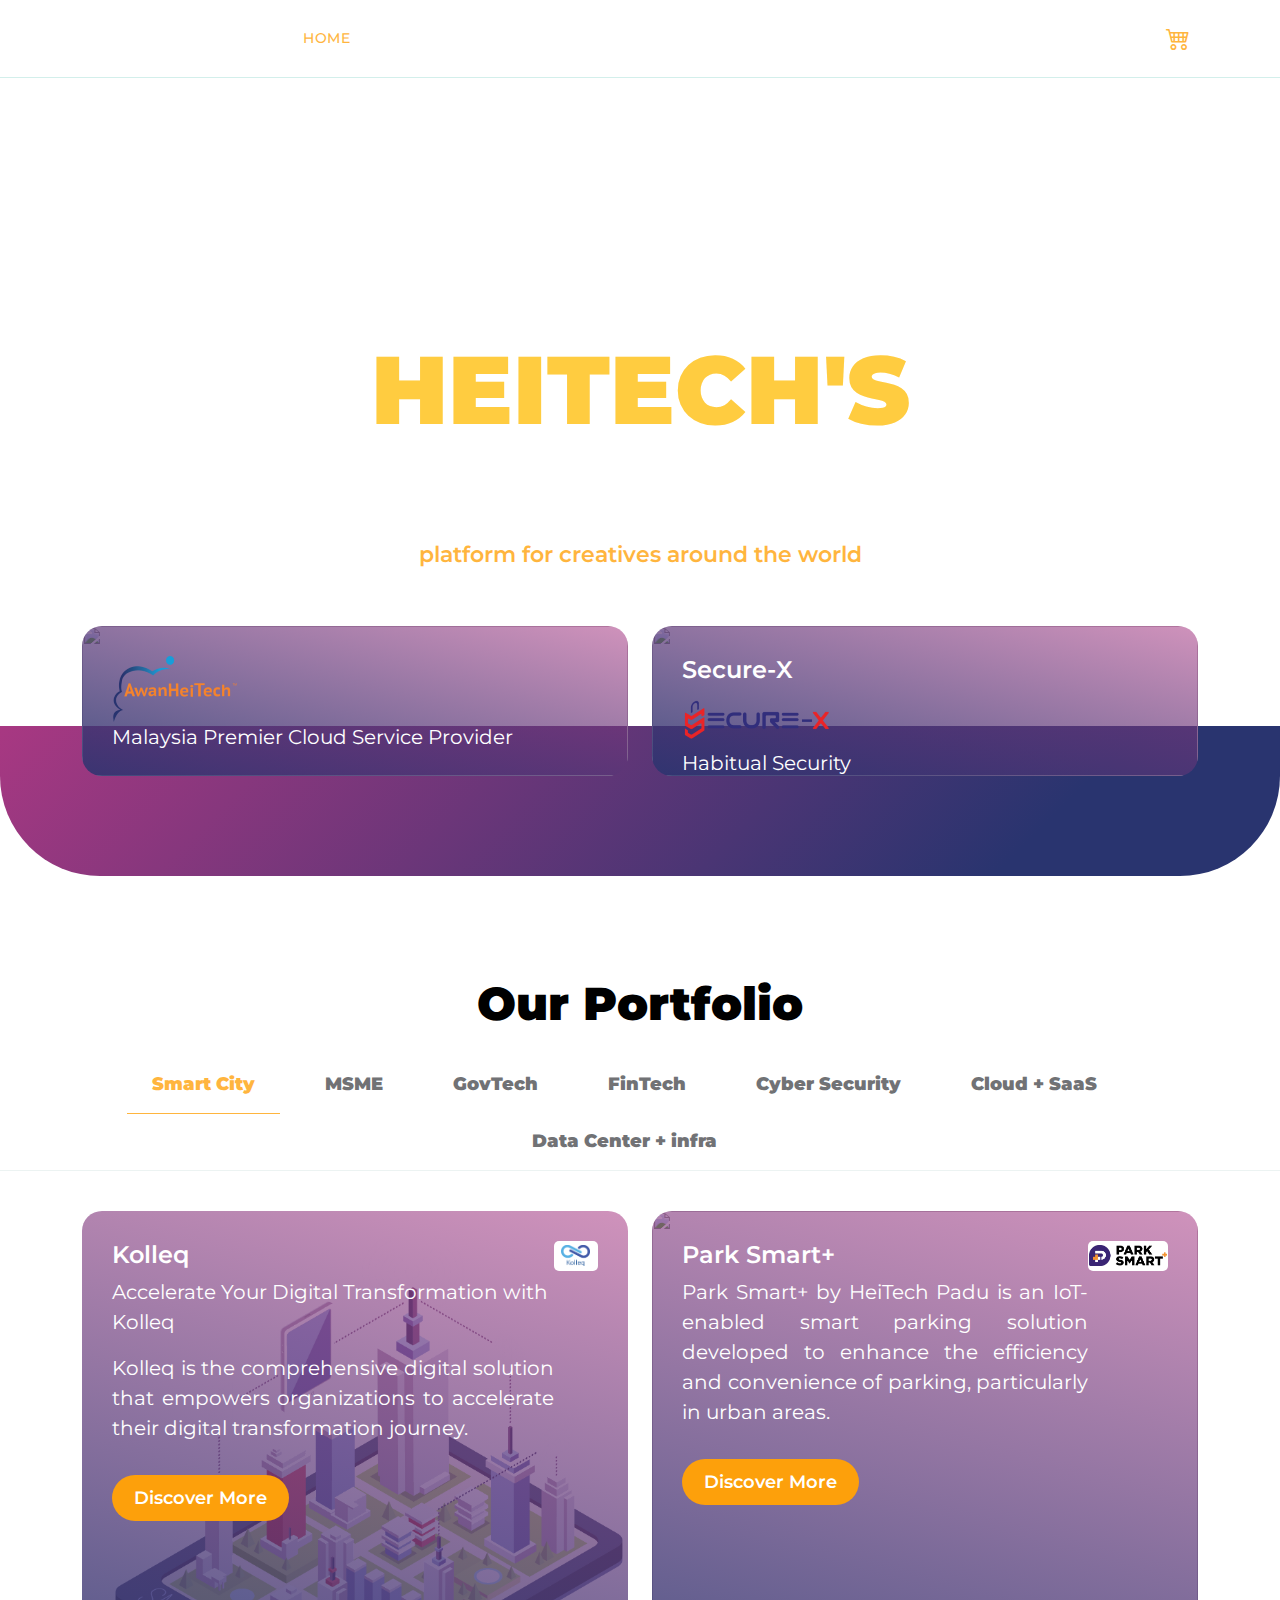
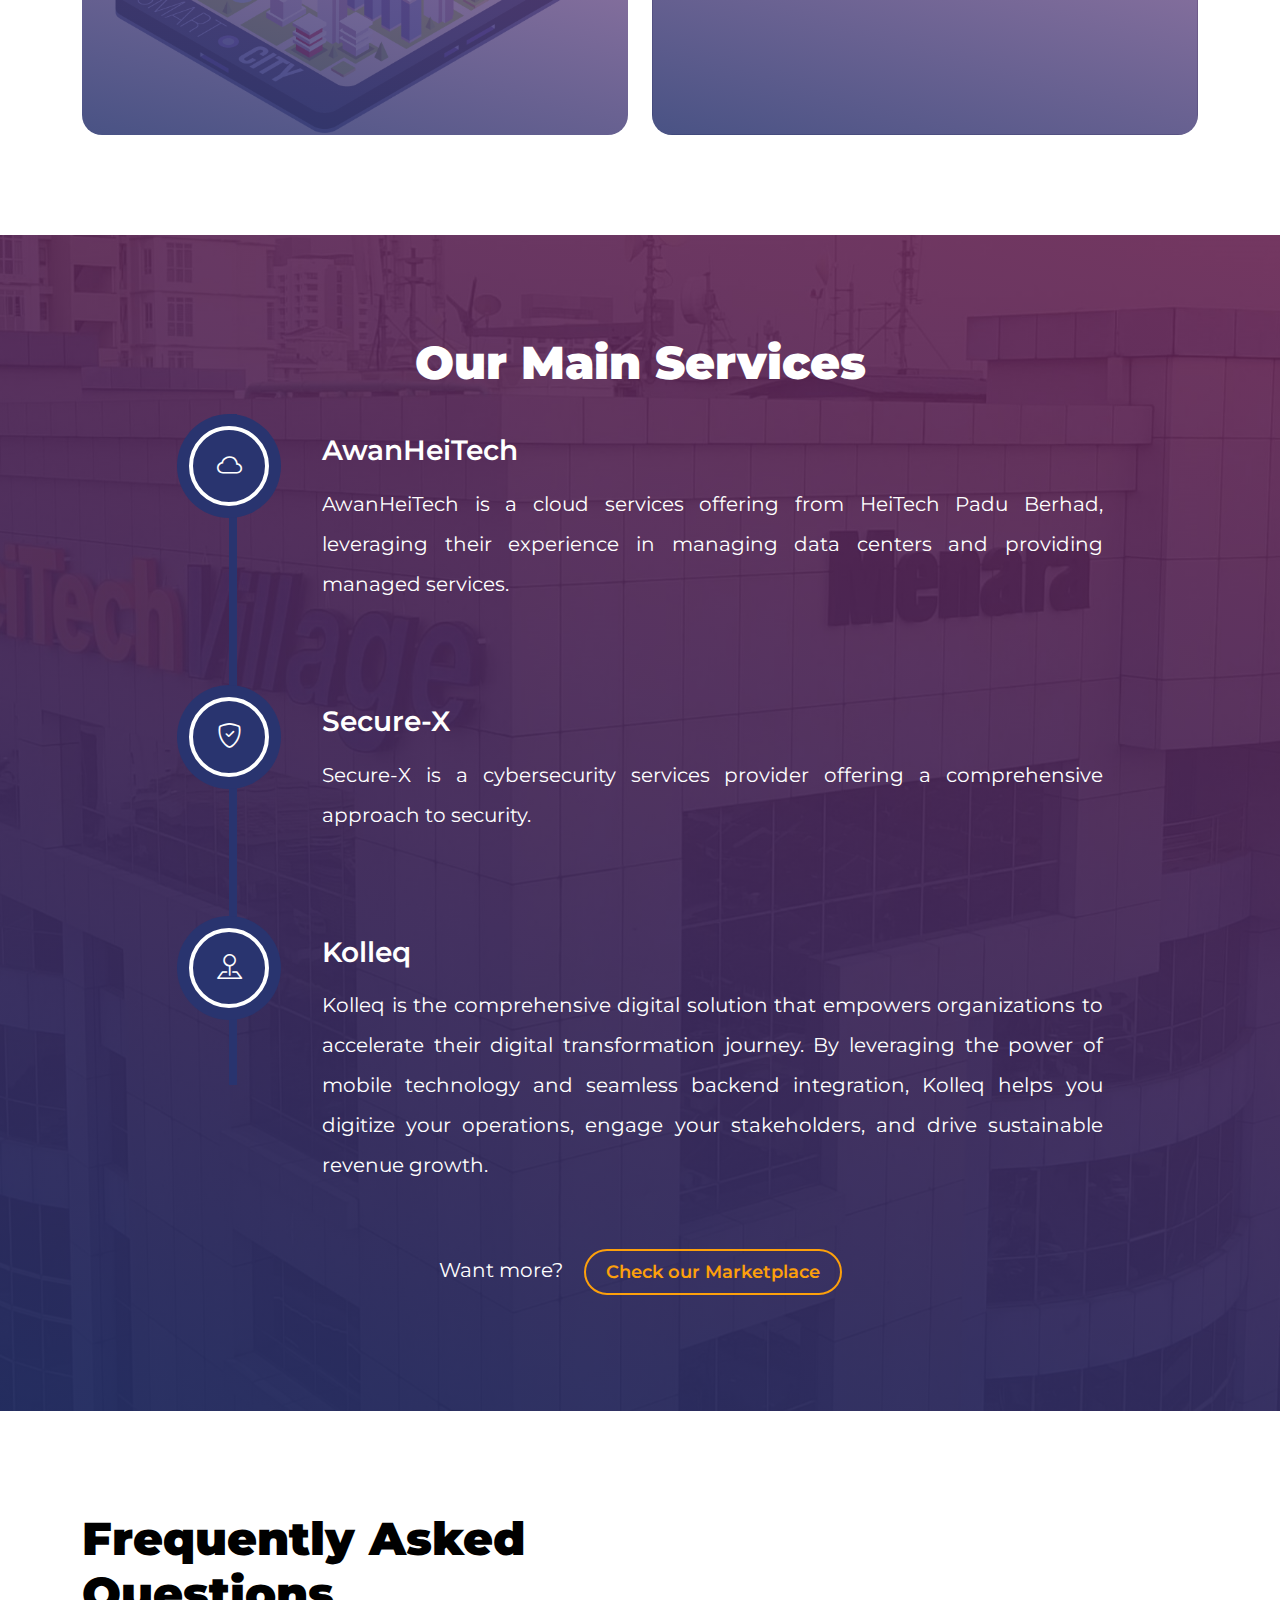
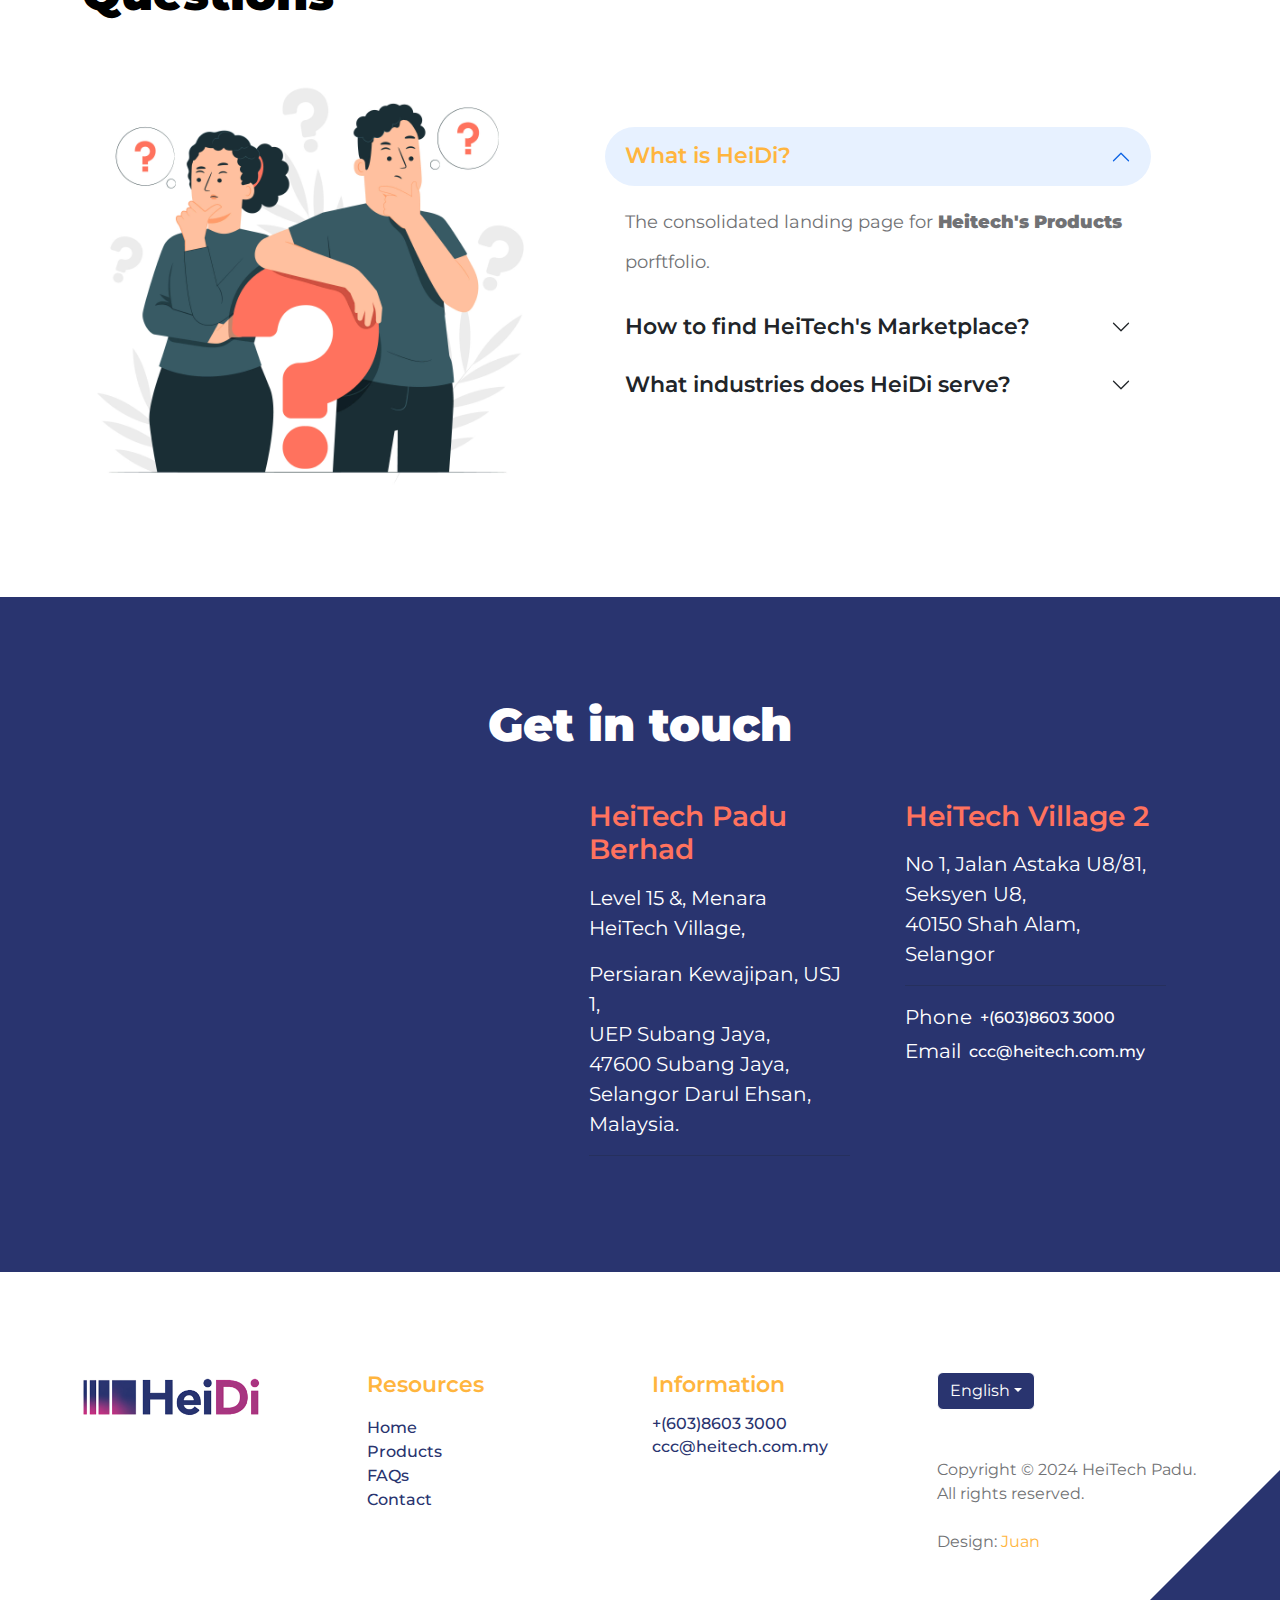
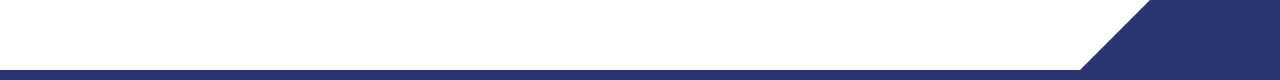
==== index.html @ 4752f31e "Update index.html" ====
<!doctype html>
<html lang="en">
    <head>
        <meta charset="utf-8">
        <meta name="viewport" content="width=device-width, initial-scale=1">

        <meta name="description" content="">
        <meta name="author" content="">

        <title>HeiDi</title>

        <!-- CSS FILES -->        
		<link href="images/heidilogo1.png" rel="icon">

        <link rel="preconnect" href="https://fonts.googleapis.com">
        
        <link rel="preconnect" href="https://fonts.gstatic.com" crossorigin>

        <link href="https://fonts.googleapis.com/css2?family=Montserrat:wght@500;600;700&family=Open+Sans&display=swap" rel="stylesheet">
                        
        <link href="css/bootstrap.min.css" rel="stylesheet">

        <link href="css/bootstrap-icons.css" rel="stylesheet">

        <link href="css/templatemo-topic-listing.css" rel="stylesheet">      

    </head>
    
    <body id="top">

        <main>

            <nav class="navbar navbar-expand-lg">
                <div class="container">
                    <a class="navbar-brand" href="index.html">
                        <img src="images/heidi (1)@2x.png" alt="Logo" style="height: 40px; width: auto;">
                      
                    </a>
                    

                    <div class="d-lg-none ms-auto me-4">
                        <a href="#top" class="navbar-icon bi-cart4 smoothscroll"></a>
                    </div>
    
                    <button class="navbar-toggler" type="button" data-bs-toggle="collapse" data-bs-target="#navbarNav" aria-controls="navbarNav" aria-expanded="false" aria-label="Toggle navigation">
                        <span class="navbar-toggler-icon"></span>
                    </button>
    
                    <div class="collapse navbar-collapse" id="navbarNav">
                        <ul class="navbar-nav ms-lg-5 me-lg-auto">
                            <li class="nav-item">
                                <a class="nav-link click-scroll" href="index.html">Home</a>
                            </li>

                            <li class="nav-item">
                                <a class="nav-link click-scroll" href="#section_2">Portfolio</a>
                            </li>
    
                            <li class="nav-item">
                                <a class="nav-link click-scroll" href="#section_3">Services</a>
                            </li>

                            <li class="nav-item">
                                <a class="nav-link click-scroll" href="#section_4">FAQs</a>
                            </li>
    
                            <li class="nav-item">
                                <a class="nav-link click-scroll" href="#section_5">Contact</a>
                            </li>

                            <li class="nav-item dropdown">
                                <a class="nav-link dropdown-toggle" href="#" id="navbarLightDropdownMenuLink" role="button" data-bs-toggle="dropdown" aria-expanded="false">Details</a>

                                <ul class="dropdown-menu dropdown-menu-light" aria-labelledby="navbarLightDropdownMenuLink">
                                    <li><a class="dropdown-item" href="https://awanheitech.com" target="blank">AwanHeiTech</a></li>
                                    <li><a class="dropdown-item" href="https://www.secure-x.my" target="blank">Secure-X</a></li>
                                    <li><a class="dropdown-item" href="kolleq-detail.html" target="blank">Kolleq</a></li>
                                    <li><a class="dropdown-item" href="contact.html">Contact us</a></li>
                                </ul>
                            </li>
                        </ul>

                        <div class="d-none d-lg-block">
                            <a href="#top" class="navbar-icon bi-cart4 smoothscroll"></a>
                        </div>
                    </div>
                </div>
            </nav>
            

            <section class="hero-section d-flex justify-content-center align-items-center" id="section_1">
                <div class="container">
                    <div class="row">

                        <div class="col-lg-8 col-12 mx-auto">
                            <h1 class="text-white text-center" style="
                            line-height: 1; ">LET'S DIVE INTO <span style="color: #ffcc40;">HEITECH'S</span> OFFERINGS</h1>

                            <h6 class="text-center">platform for creatives around the world</h6>

                            
                        </div>

                    </div>
                </div>
            </section>


            <section class="featured-section">
                <div class="container">
                    <div class="row justify-content-center">

                        

                        <div class="col-lg-6 col-12">
                            <div class="custom-block custom-block-overlay">
                                <div class="d-flex flex-column h-100">
                                    <img src="images/digital-cloud-data-storage-digital-concept-cloudscape-digital-online-service-global-network-database-backup-computer-infrastructure-technology-solution.jpg" class="custom-block-image img-fluid" alt="">

                                    <div class="custom-block-overlay-text d-flex">
                                        <div>
                                            <span><img src="images/AwanHeitechlogosmall.png"></span>

                                            <p class="text-white">Malaysia Premier Cloud Service Provider</p>

                                            <a href="#section_2" class="btn custom-btn mt-2 mt-lg-3 smoothscroll" >Discover More</a>
                                        </div>

                                    </div>

                                    

                                    
                                    <div class="section-overlay"></div>

                                    
                                </div>
                            </div>

                        </div>

                        <div class="col-lg-6 col-12">
                            <div class="custom-block custom-block-overlay">
                                <div class="d-flex flex-column h-100">
                                    <img src="images/person-working-html-computer.jpg" class="custom-block-image img-fluid" alt="">

                                    <div class="custom-block-overlay-text d-flex">
                                        <div>
                                            <h5 class="text-white mb-2">Secure-X</h5>

                                            <span><img src="images/secureXlogosmaller.png"></span>

                                            <br>
                                            <p class="text-white">Habitual Security</p>

                                            <a href="#section_2" class="btn custom-btn mt-2 mt-lg-3 smoothscroll">Discover More</a>
                                        </div>

                                    </div>

                                    

                                    

                                    <div class="section-overlay"></div>

                                    
                                </div>
                            </div>

                        </div>

                        

                        <br><br><br><br>

                        
                        
                    </div>
                </div>
            </section>


            <section class="explore-section section-padding" id="section_2">
                <div class="container">
                    <div class="row">

                        <div class="col-12 text-center">
                            <h2 class="mb-4">Our Portfolio</h1>
                        </div>

                    </div>
                </div>

                <div class="container-fluid">
                    <div class="row">
                        <ul class="nav nav-tabs" id="myTab" role="tablist">
                            <li class="nav-item" role="presentation">
                                <button class="nav-link active" id="design-tab" data-bs-toggle="tab" data-bs-target="#design-tab-pane" type="button" role="tab" aria-controls="design-tab-pane" aria-selected="true" 
                                style="font-weight: 900;">Smart City</button>
                            </li>

                            <li class="nav-item" role="presentation">
                                <button class="nav-link" id="marketing-tab" data-bs-toggle="tab" data-bs-target="#marketing-tab-pane" type="button" role="tab" aria-controls="marketing-tab-pane" aria-selected="false"
                                style="font-weight: 900;">MSME</button>
                            
                            </li>

                            <li class="nav-item" role="presentation">
                                <button class="nav-link" id="finance-tab" data-bs-toggle="tab" data-bs-target="#finance-tab-pane" type="button" role="tab" aria-controls="finance-tab-pane" aria-selected="false"
                                style="font-weight: 900;">GovTech</button>
                            </li>

                            <li class="nav-item" role="presentation">
                                <button class="nav-link" id="music-tab" data-bs-toggle="tab" data-bs-target="#music-tab-pane" type="button" role="tab" aria-controls="music-tab-pane" aria-selected="false"
                                style="font-weight: 900;">FinTech</button>
                            </li>

                            <li class="nav-item" role="presentation">
                                <button class="nav-link" id="education-tab" data-bs-toggle="tab" data-bs-target="#education-tab-pane" type="button" role="tab" aria-controls="education-tab-pane" aria-selected="false"
                                style="font-weight: 900;">Cyber Security</button>
                            </li>
                            
                            <li class="nav-item" role="presentation">
                                <button class="nav-link" id="finance-tab" data-bs-toggle="tab" data-bs-target="#finance-tab-pane" type="button" role="tab" aria-controls="education-tab-pane" aria-selected="false"
                                style="font-weight: 900;">Cloud + SaaS</button>
                            </li>
                        
                            <li class="nav-item" role="presentation">
                                <button class="nav-link" id="music-tab" data-bs-toggle="tab" data-bs-target="#music-tab-pane" type="button" role="tab" aria-controls="education-tab-pane" aria-selected="false"
                                style="font-weight: 900;">Data Center + infra</button>
                            </li>

                            
                        </ul>
                    </div>
                </div>

                <div class="container">
                    <div class="row">

                        <div class="col-12">
                            <div class="tab-content" id="myTabContent">
                                <div class="tab-pane fade show active" id="design-tab-pane" role="tabpanel" aria-labelledby="design-tab" tabindex="0">
                                    <div class="row">
                                        <div class="col-lg-6 col-md-6 col-12 mb-4 mb-lg-0">
                                            <div class="custom-block custom-block-overlay">
                                                <div class="d-flex flex-column h-100">
                                                    <img src="images/smartcity.png" class="custom-block-image img-fluid" alt="">

                                                    <div class="custom-block-overlay-text d-flex">
                                                        <div>
                                                            <h5 class="text-white mb-2">Kolleq</h5>

                                                            <p class="text-white">Accelerate Your Digital Transformation with Kolleq</p>
                                                            <p style="text-align: justify;" class="text-white">Kolleq is the comprehensive digital solution that empowers organizations to accelerate their digital transformation journey.</p>
                                                            <a href="#section_3" class="btn custom-btn mt-2 mt-lg-3 smoothscroll">Discover More</a>
                                                        </div>

                                                        <span class="badge bg-finance rounded-pill ms-auto"><img src="images/Kolleq Logo HD.png"></span>
                                                    </div>

                                                    
    
                                                        <div class="section-overlay"></div>
                                                    </div>
                                                </div>
                                        </div>

                                        <div class="col-lg-6 col-md-6 col-12">
                                            <div class="custom-block custom-block-overlay">
                                                <div class="d-flex flex-column h-100">
                                                    <img src="images/pngwing.com.png" class="custom-block-image img-fluid" alt="">

                                                    <div class="custom-block-overlay-text d-flex">
                                                        <div>
                                                            <h5 class="text-white mb-2">Park Smart+</h5>

                                                            <p style="text-align: justify;" class="text-white">Park Smart+ by HeiTech Padu is an IoT-enabled smart parking solution developed to enhance the efficiency and convenience of parking, particularly in urban areas. </p>
                                                            <a href="#section_3" class="btn custom-btn mt-2 mt-lg-3 smoothscroll">Discover More</a>
                                                        </div>

                                                        <span class="badge bg-finance rounded-pill ms-auto"><img src="images/ps+black.png"></span>
                                                    </div>

                                                   
    
                                                        <div class="section-overlay"></div>
                                                    </div>
                                                </div>
                                            </div>
                                        </div>
                                    </div>

                                <div class="tab-pane fade" id="marketing-tab-pane" role="tabpanel" aria-labelledby="marketing-tab" tabindex="0">
                                    <div class="row">
                                        <div class="col-lg-4 col-md-6 col-12 mb-4 mb-lg-3">
                                                <div class="custom-block bg-white shadow-lg">
                                                    <a href="#section_3">
                                                        <div class="d-flex">
                                                            <div>
                                                                <h5 class="mb-2">Prodoc</h5>

                                                                <p class="mb-0">Digitize Your Documents with ProDoc - The Secure and Efficient Solution</p>
                                                            </div>

                                                            <span><img src="images/prodoc logo.png"></span>
                                                        </div>

                                                        <img src="images/topics/undraw_online_ad_re_ol62.png" class="custom-block-image img-fluid" alt="">
                                                    </a>
                                                </div>
                                            </div>

                                            <div class="col-lg-4 col-md-6 col-12 mb-4 mb-lg-3">
                                                <div class="custom-block bg-white shadow-lg">
                                                    <a href="#section_3">
                                                        <div class="d-flex">
                                                            <div>
                                                                <h5 class="mb-2">CleanTech</h5>

                                                              
                                                            </div>
                                                        </div>

                                                        <img src="images/cloud-network-hand-using-phone-technology-remix-galaxy.jpg" class="custom-block-image img-fluid" alt="">
                                                    </a>
                                                </div>
                                            </div>

                                            <div class="col-lg-4 col-md-6 col-12">
                                                <div class="custom-block bg-white shadow-lg">
                                                    <a href="#section_3">
                                                        <div class="d-flex">
                                                            <div>
                                                                <h5 class="mb-2">Intercity</h5>
                                                            </div>

                                                        </div>

                                                        <img src="images/Portfolio Images/EnergyExplained_SmartCity_640x360.jpeg" class="custom-block-image img-fluid" alt="">
                                                    </a>
                                                </div>
                                            </div>
                                        </div>
                                  </div>

                                <div class="tab-pane fade" id="finance-tab-pane" role="tabpanel" aria-labelledby="finance-tab" tabindex="0">   <div class="row">
                                        <div class="col-lg-6 col-md-6 col-12 mb-4 mb-lg-0">
                                            <div class="custom-block bg-white shadow-lg">
                                                <a href="#section_3">
                                                    <div class="d-flex">
                                                        <div>
                                                            <h5 class="mb-2">HealthTech</h5>

                                                            
                                                        </div>

                                                        <span class="badge bg-finance rounded-pill ms-auto">30</span>
                                                    </div>

                                                    <img src="images/Portfolio Images/Perdana_Putra.jpeg" class="custom-block-image img-fluid" alt="">
                                                </a>
                                            </div>
                                        </div>

                                        <div class="col-lg-6 col-md-6 col-12">
                                            <div class="custom-block custom-block-overlay">
                                                <div class="d-flex flex-column h-100">
                                                    <img src="images/healthtech.png" class="custom-block-image img-fluid" alt="">

                                                    <div class="custom-block-overlay-text d-flex">
                                                        <div>
                                                            <h5 class="text-white mb-2">Public Sector</h5>

                                                            <p>
                                                                <li class="text-white">CaringHealth</li>
                                                                <li class="text-white">GP Clini PMS</li>
                                                                <li class="text-white">Pintar Drive</li>
                                                                <li class="text-white">CaringHealth</li>
                                                                <li class="text-white">CaringHealth</li></p>

                                                            <a href="#section_3" class="btn custom-btn mt-2 mt-lg-3">Discover More</a>
                                                        </div>
                                                    </div>

                                                   

                                                    <div class="section-overlay"></div>
                                                </div>
                                            </div>
                                        </div>
                                    </div>
                                </div>

                                <div class="tab-pane fade" id="music-tab-pane" role="tabpanel" aria-labelledby="music-tab" tabindex="0">
                                    <div class="row">
                                        <div class="col-lg-4 col-md-6 col-12 mb-4 mb-lg-3">
                                            <div class="custom-block bg-white shadow-lg">
                                                <a href="#section_3">
                                                    <div class="d-flex">
                                                        <div>
                                                            <h5 class="mb-2">Tekkis</h5>

                                                            <p class="mb-0"><li>T-Pay</li></p>
                                                            <p class="mb-0"><li>T-Verify</li></p>
                                                        </div>

                                                        <span class="badge bg-music rounded-pill ms-auto"><img src="images/tPay logo.png" alt=""></span>
                                                        <span class="badge bg-music rounded-pill ms-auto"><img src="images/tVerify logo.png" alt=""></span>
                                                    </div>

                                                    <img src="images/fintech.png" class="custom-block-image img-fluid" alt="">
                                                </a>
                                            </div>
                                        </div>

                                        <div class="col-lg-4 col-md-6 col-12 mb-4 mb-lg-3">
                                            <div class="custom-block bg-white shadow-lg">
                                                <a href="#section_3">
                                                    <div class="d-flex">
                                                        <div>
                                                            <h5 class="mb-2">E-Wallet</h5>
                                                            <p class="text-black">HTP eWallet</p>

                                                        </div>

                                                    </div>

                                                    <img src="images/e-wallet.png" class="custom-block-image img-fluid" alt="">
                                                </a>
                                            </div>
                                        </div>

                                        <div class="col-lg-4 col-md-6 col-12">
                                            <div class="custom-block bg-white shadow-lg">
                                                <a href="#section_3">
                                                    <div class="d-flex">
                                                        <div>
                                                            <h5 class="mb-2">InsureTech</h5>
                                                        </div>

                                                        <span class="badge bg-music rounded-pill ms-auto"><img src="images/jomchecklogo.png" alt=""></span>
                                                    </div>

                                                    <img src="images/topics/undraw_Podcast_audience_re_4i5q.png" class="custom-block-image img-fluid" alt="">
                                                </a>
                                            </div>
                                        </div>
                                    </div>
                                </div>

                                <div class="tab-pane fade" id="education-tab-pane" role="tabpanel" aria-labelledby="education-tab" tabindex="0">
                                    <div class="row">
                                        <div class="col-lg-6 col-md-6 col-12 mb-4 mb-lg-0">
                                            <div class="custom-block custom-block-overlay">
                                                <div class="d-flex flex-column h-100">
                                                    <img src="images/person-working-html-computer.jpg" class="custom-block-image img-fluid" alt="">

                                                    <div class="custom-block-overlay-text d-flex">
                                                        <div>
                                                            <h5 class="text-white mb-2">Secure-X</h5>

                                                            <p style="text-align: justify;" class="text-white">Secure-X is a cybersecurity services provider offering a comprehensive approach to security.</p>
                                                            <a href="https://www.secure-x.my" class="btn custom-btn mt-2 mt-lg-3">Discover More</a>
                                                        </div>

                                                        <span class="badge bg-finance rounded-pill ms-auto"><img src="images/secureX logo.png"></span>
                                                    </div>

                                                    
    
                                                        <div class="section-overlay"></div>
                                                    </div>
                                                </div>
                                        </div>

                                        <div class="col-lg-6 col-md-6 col-12">
                                            <div class="custom-block custom-block-overlay">
                                                <div class="d-flex flex-column h-100">
                                                    <img src="images/Portfolio Images/Cybersecurity-Regulation.jpeg" class="custom-block-image img-fluid" alt="">

                                                    <div class="custom-block-overlay-text d-flex">
                                                        <div>
                                                            <h5 class="text-white mb-2"><li>PrescribePod</li></h5>
                                                            <h5 class="text-white mb-2"><li>⁠PractisePod</li></h5>
                                                            <h5 class="text-white mb-2"><li>⁠CurePod</li></h5>
                                                            <h5 class="text-white mb-2"><li>⁠CyberknowledgePod</li></h5>

                                                            <a href="#section_3" class="btn custom-btn mt-2 mt-lg-3">Discover More</a>
                                                        </div>

                                                        <span class="badge bg-finance rounded-pill ms-auto"><img src="images/secureX logo.png"></span>
                                                    </div>
                                        </div>
                                    </div>
                                </div>
                            </div>

                            
                    </div>
                </div>
            </section>


            <section class="timeline-section section-padding" id="section_3">
                <div class="section-overlay"></div>

                <div class="container">
                    <div class="row">

                        <div class="col-12 text-center">
                            <h2 class="text-white mb-4">Our Main Services</h1>
                        </div>

                        <div class="col-lg-10 col-12 mx-auto">
                            <div class="timeline-container">
                                <ul class="vertical-scrollable-timeline" id="vertical-scrollable-timeline">
                                    <div class="list-progress">
                                        <div class="inner"></div>
                                    </div>

                                    <li>
                                        <h4 class="text-white mb-3">AwanHeiTech</h4>

                                        <p style="text-align: justify;" class="text-white">AwanHeiTech is a cloud services offering from HeiTech Padu Berhad, leveraging their experience in managing data centers and providing managed services.</p>

                                        <div class="icon-holder">
                                          <i class="bi-cloud"></i>
                                        </div>
                                    </li>
                                    
                                    <li>
                                        <h4 class="text-white mb-3">Secure-X</h4>

                                        <p style="text-align: justify;" class="text-white">Secure-X is a cybersecurity services provider offering a comprehensive approach to security.</p>

                                        <div class="icon-holder">
                                          <i class="bi-shield-check"></i>
                                        </div>
                                    </li>

                                    <li>
                                        <h4 class="text-white mb-3">Kolleq</h4>

                                        <p style="text-align: justify;" class="text-white">Kolleq is the comprehensive digital solution that empowers organizations to accelerate their digital transformation journey. By leveraging the power of mobile technology and seamless backend integration, Kolleq helps you digitize your operations, engage your stakeholders, and drive sustainable revenue growth.</p>

                                        <div class="icon-holder">
                                          <i class="bi-pin-map"></i>
                                        </div>
                                    </li>
                                </ul>
                            </div>
                        </div>

                        <div class="col-12 text-center mt-5">
                            <p class="text-white">
                                Want more?
                                <a href="#" class="btn custom-btn custom-border-btn ms-3">Check our Marketplace</a>
                            </p>
                        </div>
                    </div>
                </div>
            </section>


            <section class="faq-section section-padding" id="section_4">
                <div class="container">
                    <div class="row">

                        <div class="col-lg-6 col-12">
                            <h2 class="mb-4">Frequently Asked Questions</h2>
                        </div>

                        <div class="clearfix"></div>

                        <div class="col-lg-5 col-12">
                            <img src="images/faq_graphic.jpg" class="img-fluid" alt="FAQs">
                        </div>

                        <div class="col-lg-6 col-12 m-auto">
                            <div class="accordion" id="accordionExample">
                                <div class="accordion-item">
                                    <h2 class="accordion-header" id="headingOne">
                                        <button class="accordion-button" type="button" data-bs-toggle="collapse" data-bs-target="#collapseOne" aria-expanded="true" aria-controls="collapseOne">
                                        What is HeiDi?
                                        </button>
                                    </h2>

                                    <div id="collapseOne" class="accordion-collapse collapse show" aria-labelledby="headingOne" data-bs-parent="#accordionExample">
                                        <div class="accordion-body">
                                            The consolidated landing page for  <strong>Heitech's Products</strong> porftfolio.
                                        </div>
                                    </div>
                                </div>

                                <div class="accordion-item">
                                    <h2 class="accordion-header" id="headingTwo">
                                        <button class="accordion-button collapsed" type="button" data-bs-toggle="collapse" data-bs-target="#collapseTwo" aria-expanded="false" aria-controls="collapseTwo">
                                        How to find HeiTech's Marketplace?
                                    </button>
                                    </h2>

                                    <div id="collapseTwo" class="accordion-collapse collapse" aria-labelledby="headingTwo" data-bs-parent="#accordionExample">
                                        <div class="accordion-body">
                                            You can search on Google with <strong>keywords</strong> HeiDi, HeiTech, HeiTech Digital, HeiTech Padu, etc.
                                        </div>
                                    </div>
                                </div>

                                <div class="accordion-item">
                                    <h2 class="accordion-header" id="headingThree">
                                        <button class="accordion-button collapsed" type="button" data-bs-toggle="collapse" data-bs-target="#collapseThree" aria-expanded="false" aria-controls="collapseThree">
                                            What industries does HeiDi serve?
                                    </button>
                                    </h2>

                                    <div id="collapseThree" class="accordion-collapse collapse" aria-labelledby="headingThree" data-bs-parent="#accordionExample">
                                        <div class="accordion-body">
                                            HeiDi's clients can be B2B and B2G which for Public Sector, PBT or GLCs
                                            <br> HeiDi's clients also come from a variety of industries, including healthcare, finance, e-commerce, manufacturing, and more.
                                        </div>
                                    </div>
                                </div>
                            </div>
                        </div>

                    </div>
                </div>
            </section>


            <section class="contact-section section-padding section-bg" id="section_5">
                <div class="container">
                    <div class="row">

                        <div class="col-lg-12 col-12 text-center">
                            <h2 class="mb-5" style="  color: white;">Get in touch</h2>
                        </div>

                        <div class="col-lg-5 col-12 mb-4 mb-lg-0">
                            <iframe class="google-map" src="https://www.google.com/maps/embed?pb=!1m18!1m12!1m3!1d3984.121483815375!2d101.59382649999999!3d3.0621723999999992!2m3!1f0!2f0!3f0!3m2!1i1024!2i768!4f13.1!3m3!1m2!1s0x31cc4c92da66288b%3A0x1e3da587623be55f!2sHeitech%20Village%2C%20Usj%201%2C%2047600%20Subang%20Jaya%2C%20Selangor!5e0!3m2!1sen!2smy!4v1727750128197!5m2!1sen!2smy" width="100%" height="250" style="border:0;" allowfullscreen="" loading="lazy" referrerpolicy="no-referrer-when-downgrade"></iframe>
                        </div>

                        <div class="col-lg-3 col-md-6 col-12 mb-3 mb-lg- mb-md-0 ms-auto">
                            <h4 class="mb-3" style="color: #ff725e;">HeiTech Padu Berhad</h4>

                            <p style="color: white;">Level 15 &amp;, Menara HeiTech Village,</p>
                            <p style="color: white;">Persiaran Kewajipan, USJ 1,
                              <br>  UEP Subang Jaya,
                                <br>47600 Subang Jaya,
                              <br>  Selangor Darul Ehsan, Malaysia.</p>

                            <hr>

                            
                        </div>

                        <div class="col-lg-3 col-md-6 col-12 mx-auto">
                            <h4 class="mb-3" style="color: #ff725e;">HeiTech Village 2</h4>

                            <p style="color: white;">No 1, Jalan Astaka U8/81, Seksyen U8,
                                <br> 40150 Shah Alam, Selangor</p>

                            <hr>

                            <p class="d-flex align-items-center mb-1">
                                <span class="me-2" style="color: white;">Phone</span>

                                <a href="tel: +(603)8603 3000" class="site-footer-link" style="color: white;"> +(603)8603 3000</a>
                            </p>

                            <p class="d-flex align-items-center">
                                <span class="me-2" style="color: white;">Email</span>

                                <a href="mailto:info@company.com" class="site-footer-link" style="color: white;">
                                    ccc@heitech.com.my
                                </a>
                            </p>
                        </div>

                    </div>
                </div>
            </section>
        </main>

<footer class="site-footer section-padding">
            <div class="container">
                <div class="row">

                    <div class="col-lg-3 col-12 mb-4 pb-2">
                        <a class="navbar-brand" href="index.html">
                            <img src="images/heidilogo.png" alt="Logo" style="height: 40px; width: auto;">
                          
                        </a>
                    </div>

                    <div class="col-lg-3 col-md-4 col-6">
                        <h6 class="site-footer-title mb-3">Resources</h6>

                        <ul class="site-footer-links">
                            <li class="site-footer-link-item">
                                <a href="#section_1" class="site-footer-link">Home</a>
                            </li>

                            <li class="site-footer-link-item">
                                <a href="#section_3" class="site-footer-link">Products</a>
                            </li>

                            <li class="site-footer-link-item">
                                <a href="#section_4" class="site-footer-link">FAQs</a>
                            </li>

                            <li class="site-footer-link-item">
                                <a href="#" class="site-footer-link">Contact</a>
                            </li>
                        </ul>
                    </div>

                    <div class="col-lg-3 col-md-4 col-6 mb-4 mb-lg-0">
                        <h6 class="site-footer-title mb-3">Information</h6>

                        <p class="text-white d-flex mb-1">
                            <a href="tel:  +(603)8603 3000" class="site-footer-link">
                                +(603)8603 3000
                            </a>
                        </p>

                        <p class="text-white d-flex">
                            <a href="mailto:ccc@heitech.com.my" class="site-footer-link">
                                ccc@heitech.com.my
                            </a>
                        </p>
                    </div>

                    <div class="col-lg-3 col-md-4 col-12 mt-4 mt-lg-0 ms-auto">
                        <div class="dropdown">
                            <button class="btn btn-secondary dropdown-toggle" type="button" data-bs-toggle="dropdown" aria-expanded="false">
                            English</button>

                            <ul class="dropdown-menu">
                                <li><button class="dropdown-item" type="button">Malay</button></li>

                                <li><button class="dropdown-item" type="button">Arabic</button></li>
                            </ul>
                        </div>

                        <p class="copyright-text mt-lg-5 mt-4">Copyright © 2024 HeiTech Padu.
                            <br> All rights reserved.
                        <br><br>Design: <a rel="nofollow" href="https://github.com/ameeridz" target="blank">Juan</a></p>
                        
                    </div>

                </div>
            </div>
        </footer>


        <!-- JAVASCRIPT FILES -->
        <script src="js/jquery.min.js"></script>
        <script src="js/bootstrap.bundle.min.js"></script>
        <script src="js/jquery.sticky.js"></script>
        <script src="js/click-scroll.js"></script>
        <script src="js/custom.js"></script>

    </body>
</html>
---- css/templatemo-topic-listing.css ----
/*

TemplateMo 590 topic listing

https://templatemo.com/tm-590-topic-listing

*/

/*---------------------------------------
  CUSTOM PROPERTIES ( VARIABLES )             
-----------------------------------------*/
:root {
  --white-color:                  #ffffff;
  --primary-color:                #ffb53e;
  --secondary-color:              #29346F;
  --section-bg-color:             #29346F;
  --custom-btn-bg-color:          #fda00b;
  --custom-btn-bg-hover-color:    #A83882;
  --dark-color:                   #000000;
  --p-color:                      #717275;
  --border-color:                 #7fffd4;
  --link-hover-color:             #29346F;

  --body-font-family:             'montserrat', sans-serif;
  --title-font-family:            'montserrat', sans-serif;

  --h1-font-size:                 6em;
  --h2-font-size:                 46px;
  --h3-font-size:                 32px;
  --h4-font-size:                 28px;
  --h5-font-size:                 24px;
  --h6-font-size:                 22px;
  --p-font-size:                  20px;
  --menu-font-size:               14px;
  --btn-font-size:                18px;
  --copyright-font-size:          16px;

  --border-radius-large:          100px;
  --border-radius-medium:         20px;
  --border-radius-small:          10px;

  --font-weight-normal:           400;
  --font-weight-medium:           500;
  --font-weight-semibold:         600;
  --font-weight-bold:             1000;
}

body {
  background-color: var(--white-color);
  font-family: var(--body-font-family); 
}


/*---------------------------------------
  TYPOGRAPHY               
-----------------------------------------*/

h2,
h3,
h4,
h5,
h6 {
  color: var(--dark-color);
}

h1,
h2,
h3,
h4,
h5,
h6 {
  font-family: var(--title-font-family); 
  font-weight: var(--font-weight-semibold);
}

h1 {
  font-size: var(--h1-font-size);
  font-weight: var(--font-weight-bold);
}

h2 {
  font-size: var(--h2-font-size);
  font-weight: var(--font-weight-bold);
}

h3 {
  font-size: var(--h3-font-size);
}

h4 {
  font-size: var(--h4-font-size);
}

h5 {
  font-size: var(--h5-font-size);
}

h6 {
  color: var(--primary-color);
  font-size: var(--h6-font-size);
}

p {
  color: var(--p-color);
  font-size: var(--p-font-size);
  font-weight: var(--font-weight-normal);
}

ul li {
  color: var(--p-color);
  font-size: var(--p-font-size);
  font-weight: var(--font-weight-normal);
}

a, 
button {
  touch-action: manipulation;
  transition: all 0.3s;
}

a {
  display: inline-block;
  color: var(--primary-color);
  text-decoration: none;
}

a:hover {
  color: var(--link-hover-color);
}

b,
strong {
  font-weight: var(--font-weight-bold);
}


/*---------------------------------------
  SECTION               
-----------------------------------------*/
.section-padding {
  padding-top: 100px;
  padding-bottom: 100px;
}

.section-bg {
  background-color: var(--section-bg-color);
}

.section-overlay {
  background-image: linear-gradient(15deg, #29346F 0%, #a83883a4 100%);
  position: absolute;
  top: 0;
  left: 0;
  pointer-events: none;
  width: 100%;
  height: 100%;
  opacity: 0.85;
}

.section-overlay + .container {
  position: relative;
}

.tab-content {
  background-color: var(--white-color);
  border-radius: var(--border-radius-medium);
}

.nav-tabs {
  border-bottom: 1px solid #ecf3f2;
  margin-bottom: 40px;
  justify-content: center;
}

.nav-tabs .nav-link {
  border-radius: 0;
  border-top: 0;
  border-right: 0;
  border-left: 0;
  color: var(--p-color);
  font-family: var(--title-font-family);
  font-size: var(--btn-font-size);
  font-weight: var(--font-weight-medium);
  padding: 15px 25px;
  transition: all 0.3s;
}

.nav-tabs .nav-link:first-child {
  margin-right: 20px;
}

.nav-tabs .nav-item.show .nav-link, 
.nav-tabs .nav-link.active,
.nav-tabs .nav-link:focus, 
.nav-tabs .nav-link:hover {
  border-bottom-color: var(--primary-color);
  color: var(--primary-color);
}


/*---------------------------------------
  CUSTOM ICON COLOR               
-----------------------------------------*/
.custom-icon {
  color: var(--secondary-color);
}


/*---------------------------------------
  CUSTOM BUTTON               
-----------------------------------------*/
.custom-btn {
  background: var(--custom-btn-bg-color);
  border: 2px solid transparent;
  border-radius: var(--border-radius-large);
  color: var(--white-color);
  font-size: var(--btn-font-size);
  font-weight: var(--font-weight-semibold);
  line-height: normal;
  transition: all 0.3s;
  padding: 10px 20px;
}

.custom-btn:hover {
  background: var(--custom-btn-bg-hover-color);
  color: var(--white-color);
}

.custom-border-btn {
  background: transparent;
  border: 2px solid var(--custom-btn-bg-color);
  color: var(--custom-btn-bg-color);
}

.custom-border-btn:hover {
  background: var(--custom-btn-bg-color);
  border-color: transparent;
  color: var(--white-color);
}

.custom-btn-bg-white {
  border-color: var(--white-color);
  color: var(--white-color);
}


/*---------------------------------------
  SITE HEADER              
-----------------------------------------*/
.site-header {
  background-image: linear-gradient(15deg, #29346F   0%, #A83882  100%);
  padding-top: 150px;
  padding-bottom: 80px;
}

.site-header .container {
  height: 100%;
}

.breadcrumb-item+.breadcrumb-item::before,
.breadcrumb-item a:hover,
.breadcrumb-item.active {
  color: var(--white-color);
}

.site-header .custom-icon {
  color: var(--white-color);
  font-size: var(--h4-font-size);
}

.site-header .custom-icon:hover {
  color: var(--secondary-color);
}


/*---------------------------------------
  NAVIGATION              
-----------------------------------------*/
.sticky-wrapper {
  position: absolute;
  top: 0;
  right: 0;
  left: 0;
}

.sticky-wrapper.is-sticky .navbar {
  background-color: var(--secondary-color);
}

.navbar {
  background: transparent;
  border-bottom: 1px solid rgba(128, 208, 199, 0.35);
  z-index: 9;
}

.navbar-brand,
.navbar-brand:hover {
  font-size: var(--h3-font-size);
  font-weight: var(--font-weight-bold);
  display: block;
}

.navbar-brand span {
  font-family: var(--title-font-family);
  color: rgb(255 204 70);

}

.navbar-expand-lg .navbar-nav .nav-link {
  border-radius: var(--border-radius-large);
  margin: 10px;
  padding: 10px;
}

.navbar-nav .nav-link {
  display: inline-block;
  color: var(--white-color);
  font-family: var(--title-font-family); 
  font-size: var(--menu-font-size);
  font-weight: var(--font-weight-medium);
  text-transform: uppercase;
  letter-spacing: 0.5px;
  position: relative;
  padding-top: 15px;
  padding-bottom: 15px;
}

.navbar-nav .nav-link.active, 
.navbar-nav .nav-link:hover {
  color: var(--primary-color);
}

.navbar .dropdown-menu {
  background: var(--white-color);
  box-shadow: 0 1rem 3rem rgba(0,0,0,.175);
  border: 0;
  display: inherit;
  opacity: 0;
  min-width: 9rem;
  margin-top: 20px;
  padding: 13px 0 10px 0;
  transition: all 0.3s;
  pointer-events: none;
}

.navbar .dropdown-menu::before {
  content: "";
  width: 0;
  height: 0;
  border-left: 20px solid transparent;
  border-right: 20px solid transparent;
  border-bottom: 15px solid var(--white-color);
  position: absolute;
  top: -10px;
  left: 10px;
}

.navbar .dropdown-item {
  display: inline-block;
  color: var(--p-bg-color);
  font-family: var(--title-font-family); 
  font-size: var(--menu-font-size);
  font-weight: var(--font-weight-medium);
  text-transform: uppercase;
  letter-spacing: 0.5px;
  position: relative;
}

.navbar .dropdown-item.active, 
.navbar .dropdown-item:active,
.navbar .dropdown-item:focus, 
.navbar .dropdown-item:hover {
  background: transparent;
  color: var(--primary-color);
}

.navbar .dropdown-toggle::after {
  content: "\f282";
  display: inline-block;
  font-family: bootstrap-icons !important;
  font-size: var(--copyright-font-size);
  font-style: normal;
  font-weight: normal !important;
  font-variant: normal;
  text-transform: none;
  line-height: 1;
  vertical-align: -.125em;
  -webkit-font-smoothing: antialiased;
  -moz-osx-font-smoothing: grayscale;
  position: relative;
  left: 2px;
  border: 0;
}

@media screen and (min-width: 992px) {
  .navbar .dropdown:hover .dropdown-menu {
    opacity: 1;
    margin-top: 0;
    pointer-events: auto;
  }
}

.navbar-icon {
  background: var(--white-color);
  border-radius: var(--border-radius-large);
  display: inline-block;
  font-size: var(--h5-font-size);
  width: 40px;
  height: 40px;
  line-height: 40px;
  text-align: center;
  transition: all 0.3s ease;
}

.navbar-icon:hover {
  background: var(--primary-color);
  color: var(--white-color);
}

.navbar-toggler {
  border: 0;
  padding: 0;
  cursor: pointer;
  margin: 0;
  width: 30px;
  height: 35px;
  outline: none;
}

.navbar-toggler:focus {
  outline: none;
  box-shadow: none;
}

.navbar-toggler[aria-expanded="true"] .navbar-toggler-icon {
  background: transparent;
}

.navbar-toggler[aria-expanded="true"] .navbar-toggler-icon:before,
.navbar-toggler[aria-expanded="true"] .navbar-toggler-icon:after {
  transition: top 300ms 50ms ease, -webkit-transform 300ms 350ms ease;
  transition: top 300ms 50ms ease, transform 300ms 350ms ease;
  transition: top 300ms 50ms ease, transform 300ms 350ms ease, -webkit-transform 300ms 350ms ease;
  top: 0;
}

.navbar-toggler[aria-expanded="true"] .navbar-toggler-icon:before {
  transform: rotate(45deg);
}

.navbar-toggler[aria-expanded="true"] .navbar-toggler-icon:after {
  transform: rotate(-45deg);
}

.navbar-toggler .navbar-toggler-icon {
  background: var(--white-color);
  transition: background 10ms 300ms ease;
  display: block;
  width: 30px;
  height: 2px;
  position: relative;
}

.navbar-toggler .navbar-toggler-icon:before,
.navbar-toggler .navbar-toggler-icon:after {
  transition: top 300ms 350ms ease, -webkit-transform 300ms 50ms ease;
  transition: top 300ms 350ms ease, transform 300ms 50ms ease;
  transition: top 300ms 350ms ease, transform 300ms 50ms ease, -webkit-transform 300ms 50ms ease;
  position: absolute;
  right: 0;
  left: 0;
  background: var(--white-color);
  width: 30px;
  height: 2px;
  content: '';
}

.navbar-toggler .navbar-toggler-icon::before {
  top: -8px;
}

.navbar-toggler .navbar-toggler-icon::after {
  top: 8px;
}


/*---------------------------------------
  HERO        
-----------------------------------------*/
.hero-section {
  background-image: url(../images/digitalwave\ bg.png);
  background-repeat: no-repeat;
  background-position: center;
  background-size: cover;
  position: relative;

  position: relative;
  overflow: hidden;
  padding-top: 150px;
  padding-bottom: 150px;
}

.hero-section .input-group {
  background-color: var(--white-color);
  border-radius: var(--border-radius-large);
  padding: 10px 15px;
}

.hero-section .input-group-text {
  background-color: transparent;
  border: 0;
}

.hero-section input[type="search"] {
  border: 0;
  box-shadow: none;
  margin-bottom: 0;
  padding-left: 0;
}

.hero-section button[type="submit"] {
  background-color: var(--primary-color);
  border: 0;
  border-radius: var(--border-radius-large) !important;
  color: var(--white-color);
  max-width: 150px;
}


/*---------------------------------------
  TOPICS              
-----------------------------------------*/
.featured-section {
  background-image: linear-gradient(315deg, #29346F 20%, #A83882 100%);  background-repeat: no-repeat;
  background-position: center;
  background-size: cover;
  position: relative;
  border-radius: 0 0 100px 100px;
  padding-bottom: 100px;
}

.featured-section .row {
  position: relative;
  bottom: 100px;
  margin-bottom: -100px;
}

.custom-block {
  border-radius: var(--border-radius-medium);
  position: relative;
  overflow: hidden;
  padding: 30px;
  transition: all 0.3s ease;
  height: 100%;
}

.custom-block:hover {
  background-color: var(--secondary-color);
  transform: translateY(-3px);
}

.custom-block > a {
  width: 100%;
}

.custom-block-image {
  display: block;
  width: 100%;
  height: 200px;
  object-fit: cover;
  margin-top: 35px;
}

.custom-block .rounded-pill {
  border-radius: 5px !important;
  display: flex;
  justify-content: center;
  text-align: center;
  width: 80px;
  height: 30px;
  line-height: 20px;
}

.custom-block-overlay {
  height: 100%;
  min-height: 150px;
  padding: 0;
}

.custom-block-overlay > a {
  height: 100%;
}

.custom-block-overlay .custom-block-image {
  border-radius: var(--border-radius-medium);
  display: block;
  height: 100%;
  margin-top: 0;
}

.custom-block-overlay-text {
  position: absolute;
  z-index: 2;
  top: 0;
  right: 0;
  left: 0;
  padding: 30px;
}

.social-share {
  position: absolute;
  bottom: 0;
  right: 0;
  left: 0;
  z-index: 2;
  padding: 20px 35px;
}

.social-share .bi-bookmark {
  color: var(--white-color);
  font-size: var(--h5-font-size);
}

.social-share .bi-bookmark:hover {
  color: var(--secondary-color);
}

.bg-design {
  background-color: #00B0FF;
}

.bg-graphic {
  background-color: #00BFA6;
}

.bg-advertising {
  background-color: #d9bdff;
}

.bg-finance {
  background-color: #ffffff;
}

.bg-music {
  background-color: #26acf956;
}

.bg-education {
  background-color: #00BFA6;
}


/*---------------------------------------
  TOPICS               
-----------------------------------------*/
.topics-detail-block {
  border-radius: var(--border-radius-medium);
  position: relative;
  overflow: hidden;
}

.topics-detail-block-image {
  display: block;
  border-radius: var(--border-radius-medium);
}

blockquote {
  background-color: var(--section-bg-color);
  border-radius: var(--border-radius-small);
  font-family: var(--title-font-family);
  font-size: var(--h4-font-size);
  font-weight: var(--font-weight-bold);
  display: inline-block;
  text-align: center;
  margin: 30px;
  padding: 40px;
}

.topics-listing-page .site-header {
  padding-bottom: 65px;
}

.custom-block-topics-listing-info {
  margin: 30px 20px 20px 30px;
}

.custom-block-topics-listing {
  height: inherit;
}

.custom-block-topics-listing .custom-block-image {
  width: 200px;
}


/*---------------------------------------
  PAGINATION              
-----------------------------------------*/
.pagination {
  margin-top: 40px;
}

.page-link {
  border: 0;
  border-radius: var(--border-radius-small);
  color: var(--p-color);
  font-family: var(--title-font-family);
  margin: 0 5px;
  padding: 10px 20px;
}

.page-link:hover,
.page-item:first-child .page-link:hover,
.page-item:last-child .page-link:hover {
  background-color: var(--secondary-color);
  color: var(--white-color);
}

.page-item:first-child .page-link {
  margin-right: 10px;
}

.page-item:first-child .page-link,
.page-item:last-child .page-link {
  background-color: var(--section-bg-color);
  border-radius: var(--border-radius-small);
}

.active>.page-link, .page-link.active {
  background-color: var(--secondary-color);
  border-color: var(--secondary-color);
}


/*---------------------------------------
  TIMELINE              
-----------------------------------------*/
.timeline-section {
  background-image: url('../images/heitech-building.jpg');
  background-repeat: no-repeat;
  background-position: center;
  background-size: cover;
  position: relative;
}

.timeline-container .vertical-scrollable-timeline {
  list-style-type: none;
  position: relative;
  padding-left: 0;
}

.timeline-container .vertical-scrollable-timeline .list-progress {
  width: 8px;
  height: 87%;
  background-color: var(--primary-color);
  position: absolute;
  left: 52px;
  top: 0;
  overflow: hidden;
}

.timeline-container .vertical-scrollable-timeline .list-progress .inner {
  position: absolute;
  right: 0;
  bottom: 0;
  height: 100%;
  background-color: var(--secondary-color);
  width: 100%;
}

.timeline-container .vertical-scrollable-timeline li {
  position: relative;
  padding: 20px 0px 65px 145px;
}

.timeline-container .vertical-scrollable-timeline li:last-child {
  padding-bottom: 0;
}

.timeline-container .vertical-scrollable-timeline li p {
  line-height: 40px;
}

.timeline-container .vertical-scrollable-timeline li p:last-child {
  margin-bottom: 0;
}

.timeline-container .vertical-scrollable-timeline li .icon-holder {
  position: absolute;
  left: 0;
  top: 0;
  width: 104px;
  height: 104px;
  display: flex;
  justify-content: center;
  align-items: center;
  background-color: var(--secondary-color);
  border-radius: 50%;
  z-index: 1;
  transition: 0.4s all;
}

.timeline-container .vertical-scrollable-timeline li .icon-holder::before {
  content: "";
  width: 80px;
  height: 80px;
  border: 4px solid #fff;
  position: absolute;
  background-color: var(--secondary-color);
  border-radius: 50%;
  z-index: -1;
  transition: 0.4s all;
}

.timeline-container .vertical-scrollable-timeline li .icon-holder i {
  font-size: 25px;
  color: var(--white-color);
}

.timeline-container .vertical-scrollable-timeline li::before {
  content: "";
  position: absolute;
  height: 100%;
  width: 8px;
  background-color: transparent;
  left: 52px;
  z-index: 0;
}

.timeline-container .vertical-scrollable-timeline li.active .icon-holder {
  background-color: var(--primary-color);
}

.timeline-container .vertical-scrollable-timeline li.active .icon-holder::before {
  background-color: var(--primary-color);
}


/*---------------------------------------
  FAQs              
-----------------------------------------*/
.faq-section .accordion-item {
  border: 0;
}

.faq-section .accordion-button {
  font-size: var(--h6-font-size);
  font-weight: var(--font-weight-semibold);
}

.faq-section .accordion-item:first-of-type .accordion-button {
  border-radius: var(--border-radius-large);
}

.faq-section .accordion-button:not(.collapsed) {
  border-radius: var(--border-radius-large);
  box-shadow: none;
  color: var(--primary-color);
}

.faq-section .accordion-body {
  color: var(--p-color);
  font-size: var(--btn-font-size);
  line-height: 40px;
}

/*---------------------------------------
  NEWSLETTER               
-----------------------------------------*/
.newsletter-image {
  border-radius: var(--border-radius-medium);
}


/*---------------------------------------
  CONTACT               
-----------------------------------------*/
.google-map {
  border-radius: var(--border-radius-medium);
}

.contact-form .form-floating>textarea {
  border-radius: var(--border-radius-medium);
  height: 150px;
}


/*---------------------------------------
  SUBSCRIBE FORM               
-----------------------------------------*/
.subscribe-form-wrap {
  padding: 50px;
}

.subscribe-form {
  width: 95%;
}


/*---------------------------------------
  CUSTOM FORM               
-----------------------------------------*/
.custom-form .form-control {
  border-radius: var(--border-radius-large);
  color: var(--p-color);
  margin-bottom: 24px;
  padding-top: 13px;
  padding-bottom: 13px;
  padding-left: 20px;
  outline: none;
}

.form-floating>label {
  padding-left: 20px;
}

.custom-form button[type="submit"] {
  background: var(--custom-btn-bg-color);
  border: none;
  border-radius: var(--border-radius-large);
  color: var(--white-color);
  font-family: var(--title-font-family);
  font-size: var(--p-font-size);
  font-weight: var(--font-weight-semibold);
  transition: all 0.3s;
  margin-bottom: 0;
}

.custom-form button[type="submit"]:hover,
.custom-form button[type="submit"]:focus {
  background: var(--custom-btn-bg-hover-color);
  border-color: transparent;
}


/*---------------------------------------
  SITE FOOTER              
-----------------------------------------*/
.site-footer {
  border-bottom: 10px solid var(--secondary-color);
  position: relative;
}

.site-footer::after {
  content: "";
  position: absolute;
  bottom: 0;
  right: 0;
  width: 0;
  height: 0;
  border-style: solid;
  border-width: 0 0 200px 200px;
  border-color: transparent transparent var(--secondary-color) transparent;
  pointer-events: none;
}

.site-footer-title {
  color: var(--primary-color); 
}

.site-footer .dropdown-menu {
  padding: 0;
}

.site-footer .dropdown-item {
  color: var(--p-color);
  font-size: var(--menu-font-size);
  font-weight: var(--font-weight-medium);
  padding: 4px 18px;
}

.site-footer .dropdown-item:hover {
  background-color: transparent;
  color: var(--primary-color);
}

.site-footer .dropdown-menu li:first-child .dropdown-item {
  padding-top: 10px;
}

.site-footer .dropdown-menu li:last-child .dropdown-item {
  padding-bottom: 12px;
}

.site-footer .dropdown-toggle {
  background-color: var(--secondary-color);
  border-color: var(--white-color);
}

.site-footer .dropdown-toggle:hover {
  background-color: var(--primary-color);
  border-color: transparent;
}

.site-footer-links {
  padding-left: 0;
}

.site-footer-link-item {
  display: block;
  list-style: none;
  line-height: normal;
}

.site-footer-link {
  color: var(--secondary-color);
  font-size: var(--copyright-font-size);
  font-weight: var(--font-weight-medium);
  line-height: normal;
}

.copyright-text {
  font-size: var(--copyright-font-size);
}


/*---------------------------------------
  SOCIAL ICON               
-----------------------------------------*/
.social-icon {
  margin: 0;
  padding: 0;
}

.social-icon-item {
  list-style: none;
  display: inline-block;
  vertical-align: top;
}

.social-icon-link {
  background: var(--secondary-color);
  border-radius: var(--border-radius-large);
  color: var(--white-color);
  font-size: var(--copyright-font-size);
  display: block;
  margin-right: 10px;
  text-align: center;
  width: 35px;
  height: 35px;
  line-height: 36px;
  transition: background 0.2s, color 0.2s;
}

.social-icon-link:hover {
  background: var(--primary-color);
  color: var(--white-color);
}


/*---------------------------------------
  RESPONSIVE STYLES               
-----------------------------------------*/
@media screen and (max-width: 991px) {
  h1 {
    font-size: 48px;
  }

  h2 {
    font-size: 36px;
  }

  h3 {
    font-size: 32px;
  }

  h4 {
    font-size: 28px;
  }

  h5 {
    font-size: 20px;
  }

  h6 {
    font-size: 18px;
  }

  .section-padding {
    padding-top: 50px;
    padding-bottom: 50px;
  }
  
  .navbar {
    background-color: var(--secondary-color);
  }

  .navbar-nav .dropdown-menu {
    position: relative;
    left: 10px;
    opacity: 1;
    pointer-events: auto;
    max-width: 155px;
    margin-top: 10px;
    margin-bottom: 15px;
  }

  .navbar-expand-lg .navbar-nav {
    padding-bottom: 20px;
  }

  .navbar-expand-lg .navbar-nav .nav-link {
    padding: 0;
  }

  .nav-tabs .nav-link:first-child {
    margin-right: 5px;
  }

  .nav-tabs .nav-link {
    font-size: var(--copyright-font-size);
    padding: 10px;
  }

  .featured-section {
    border-radius: 0 0 80px 80px;
    padding-bottom: 50px;
  }

  .custom-block-topics-listing .custom-block-image {
    width: auto;
  }

  .custom-block-topics-listing > .d-flex,
  .custom-block-topics-listing-info,
  .custom-block-topics-listing a {
    flex-direction: column;
  }

  .timeline-container .vertical-scrollable-timeline .list-progress {
    height: 75%;
  }

  .timeline-container .vertical-scrollable-timeline li {
    padding-left: 135px;
  }

  .subscribe-form-wrap {
    padding-top: 30px;
    padding-bottom: 0;
  }
}

@media screen and (max-width: 480px) {
  h1 {
    font-size: 36px;
  }

  h2 {
    font-size: 28px;
  }

  h3 {
    font-size: 26px;
  }

  h4 {
    font-size: 22px;
  }

  h5 {
    font-size: 20px;
  }
}
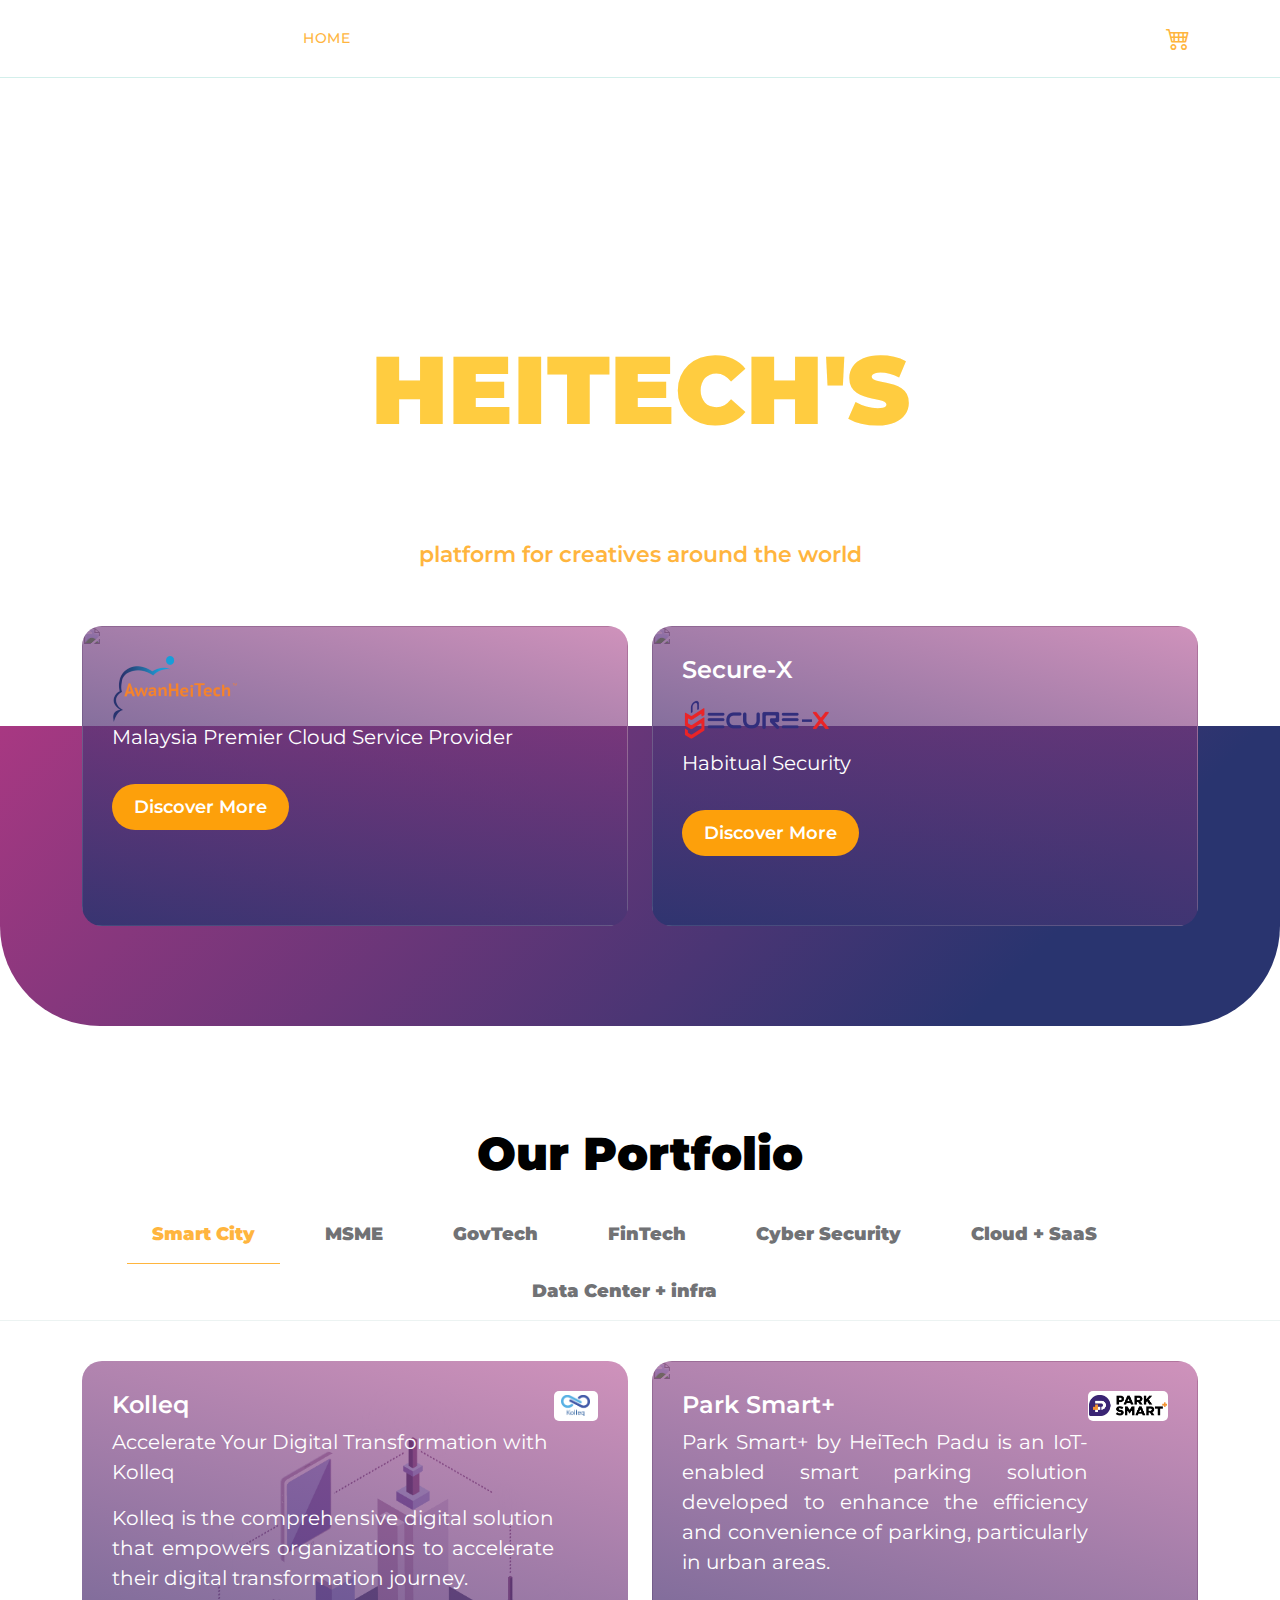
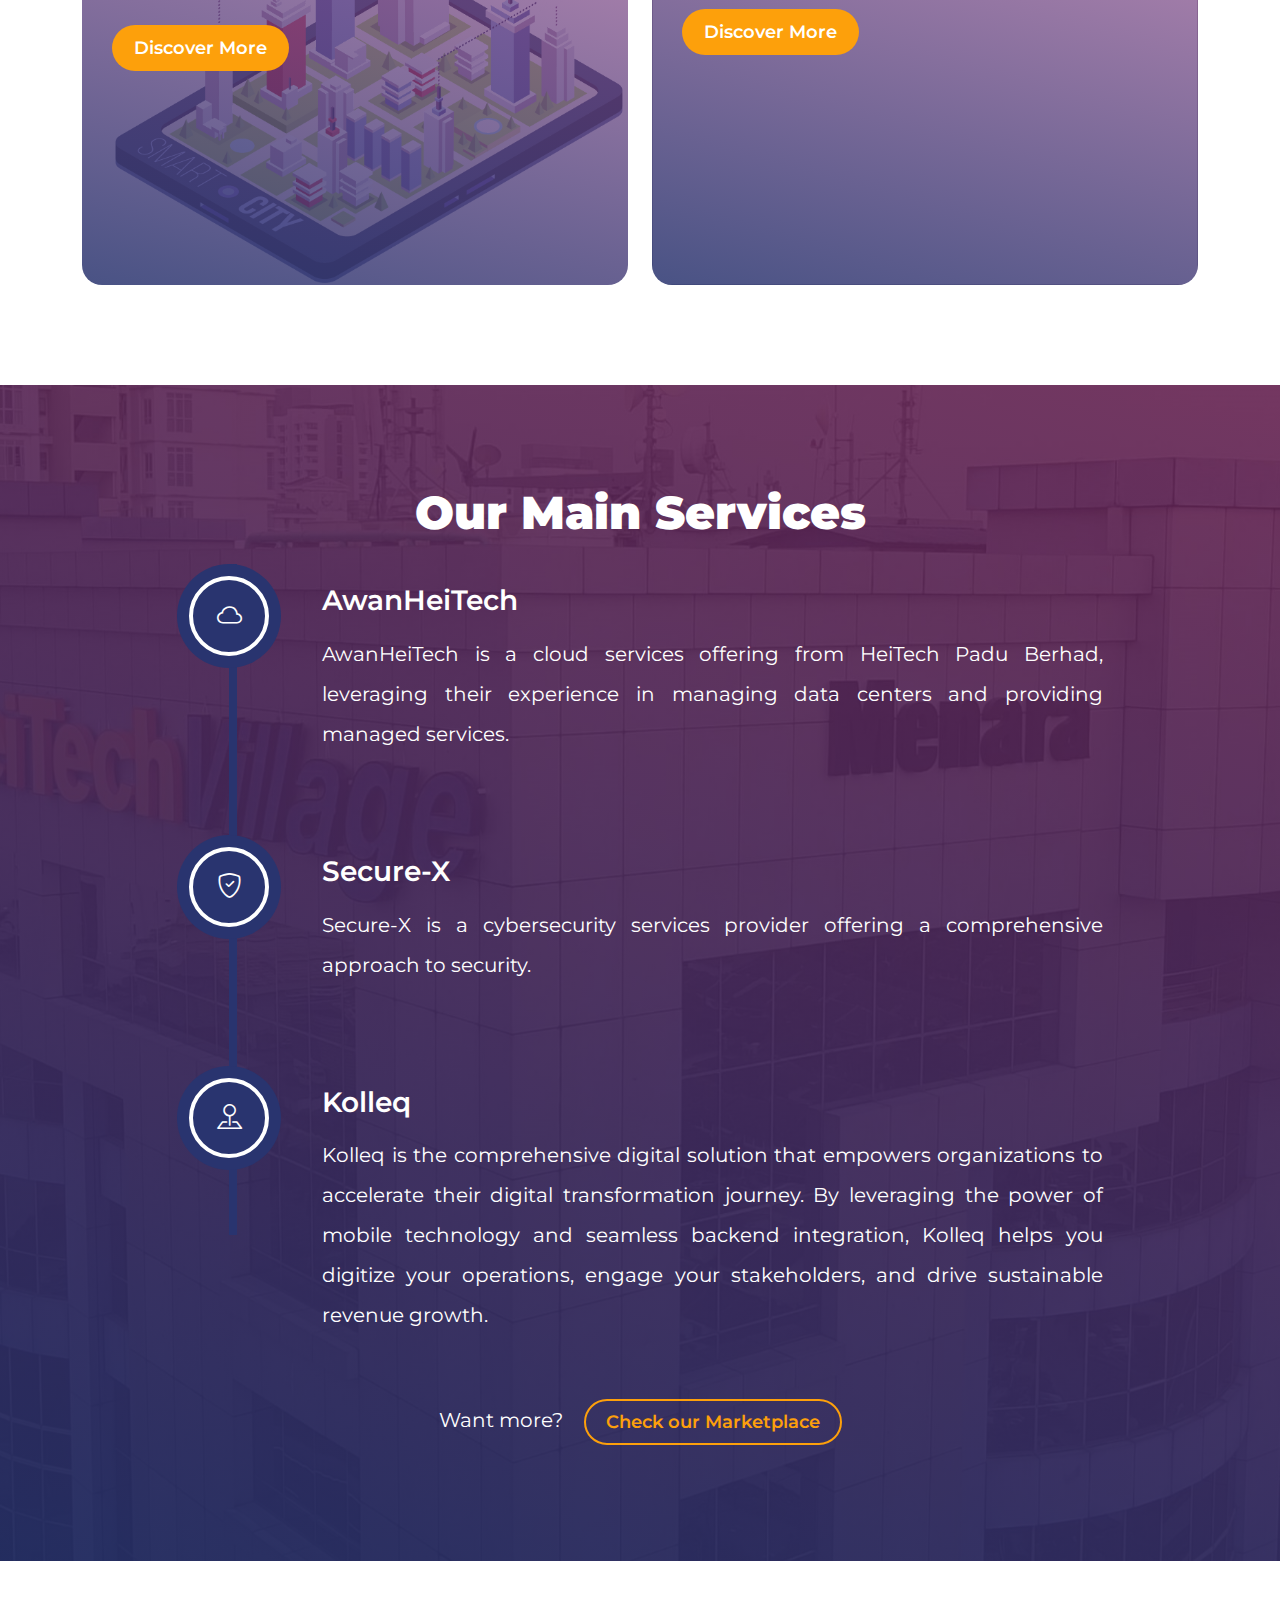
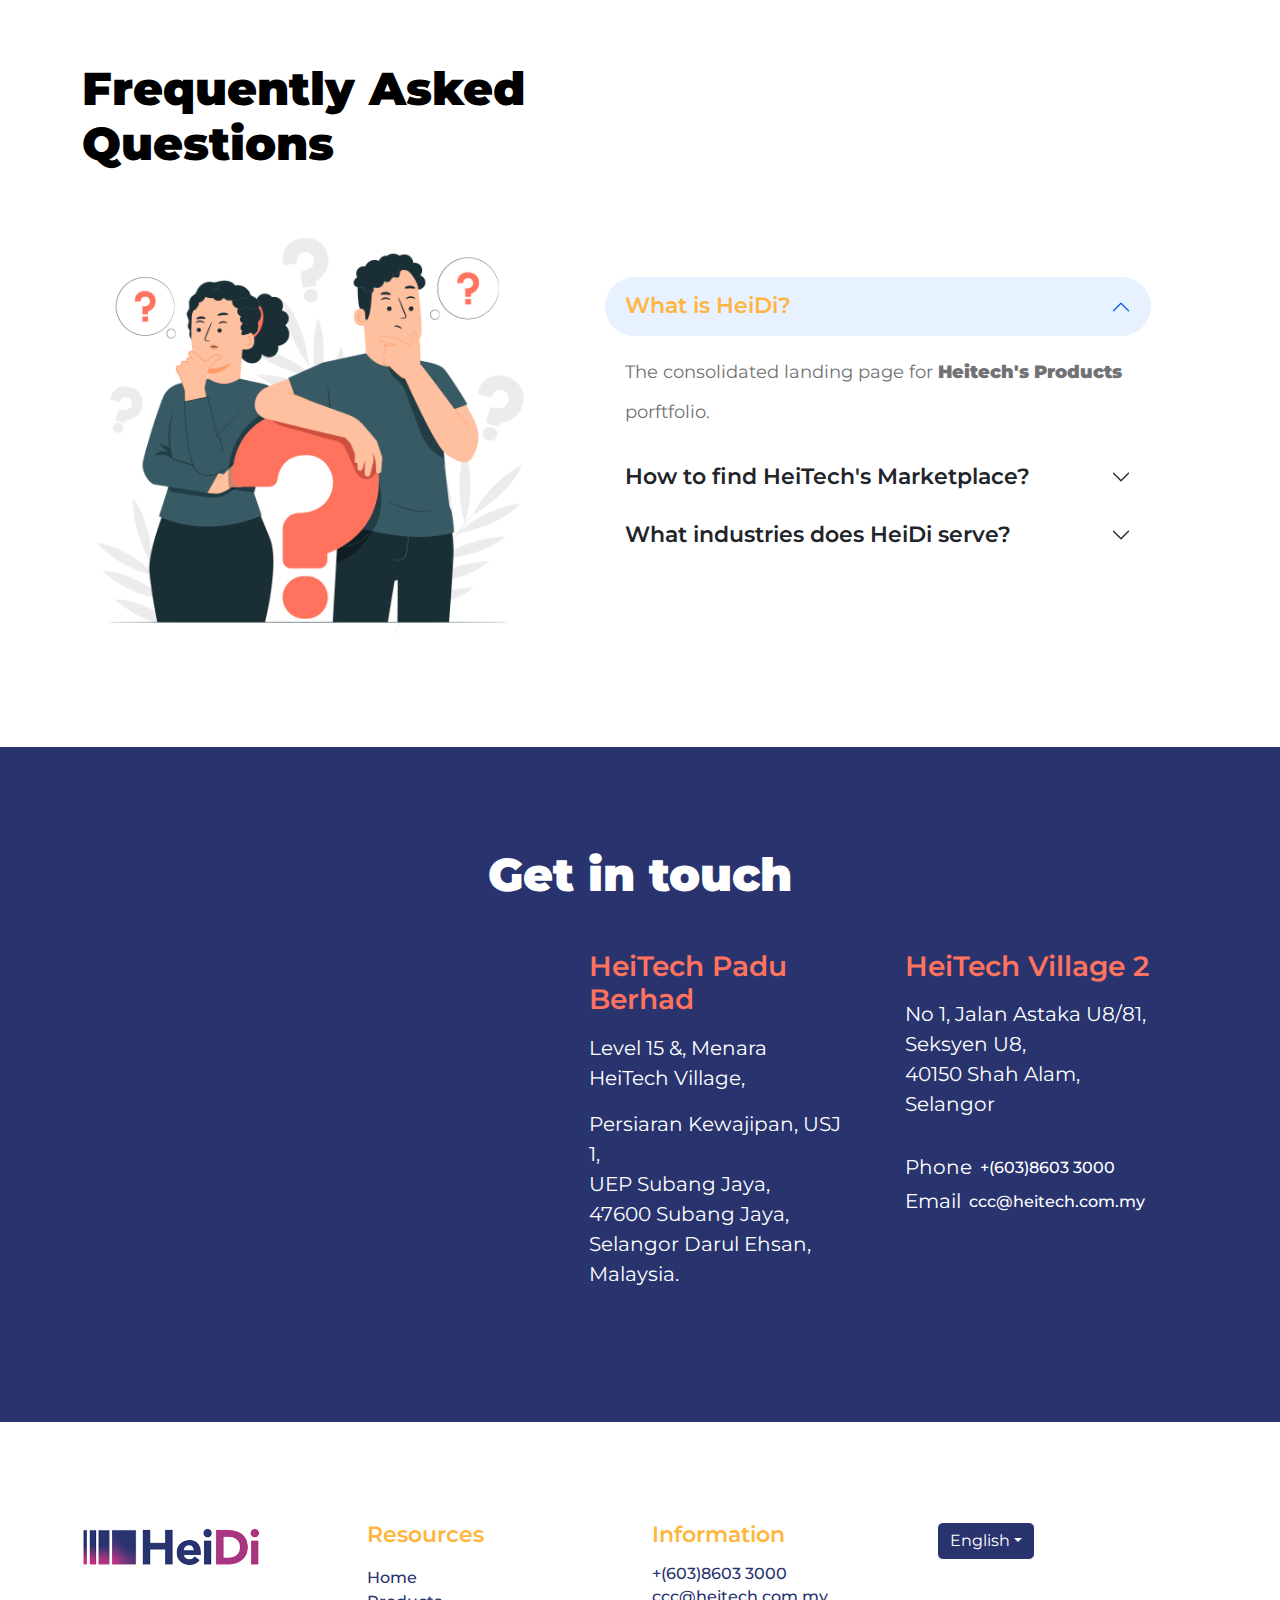
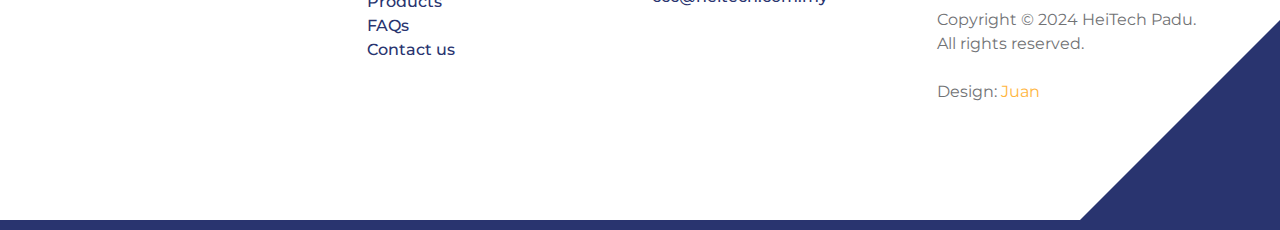
==== commit 074bb12e: "Update index.html" ====
--- a/index.html
+++ b/index.html
@@ -712,7 +712,7 @@
                             </li>
 
                             <li class="site-footer-link-item">
-                                <a href="#" class="site-footer-link">Contact</a>
+                                <a href="contact.html" class="site-footer-link">Contact us</a>
                             </li>
                         </ul>
                     </div>
--- a/css/templatemo-topic-listing.css
+++ b/css/templatemo-topic-listing.css
@@ -583,7 +583,7 @@
 
 .custom-block-overlay {
   height: 100%;
-  min-height: 150px;
+  min-height: 300px;
   padding: 0;
 }
 
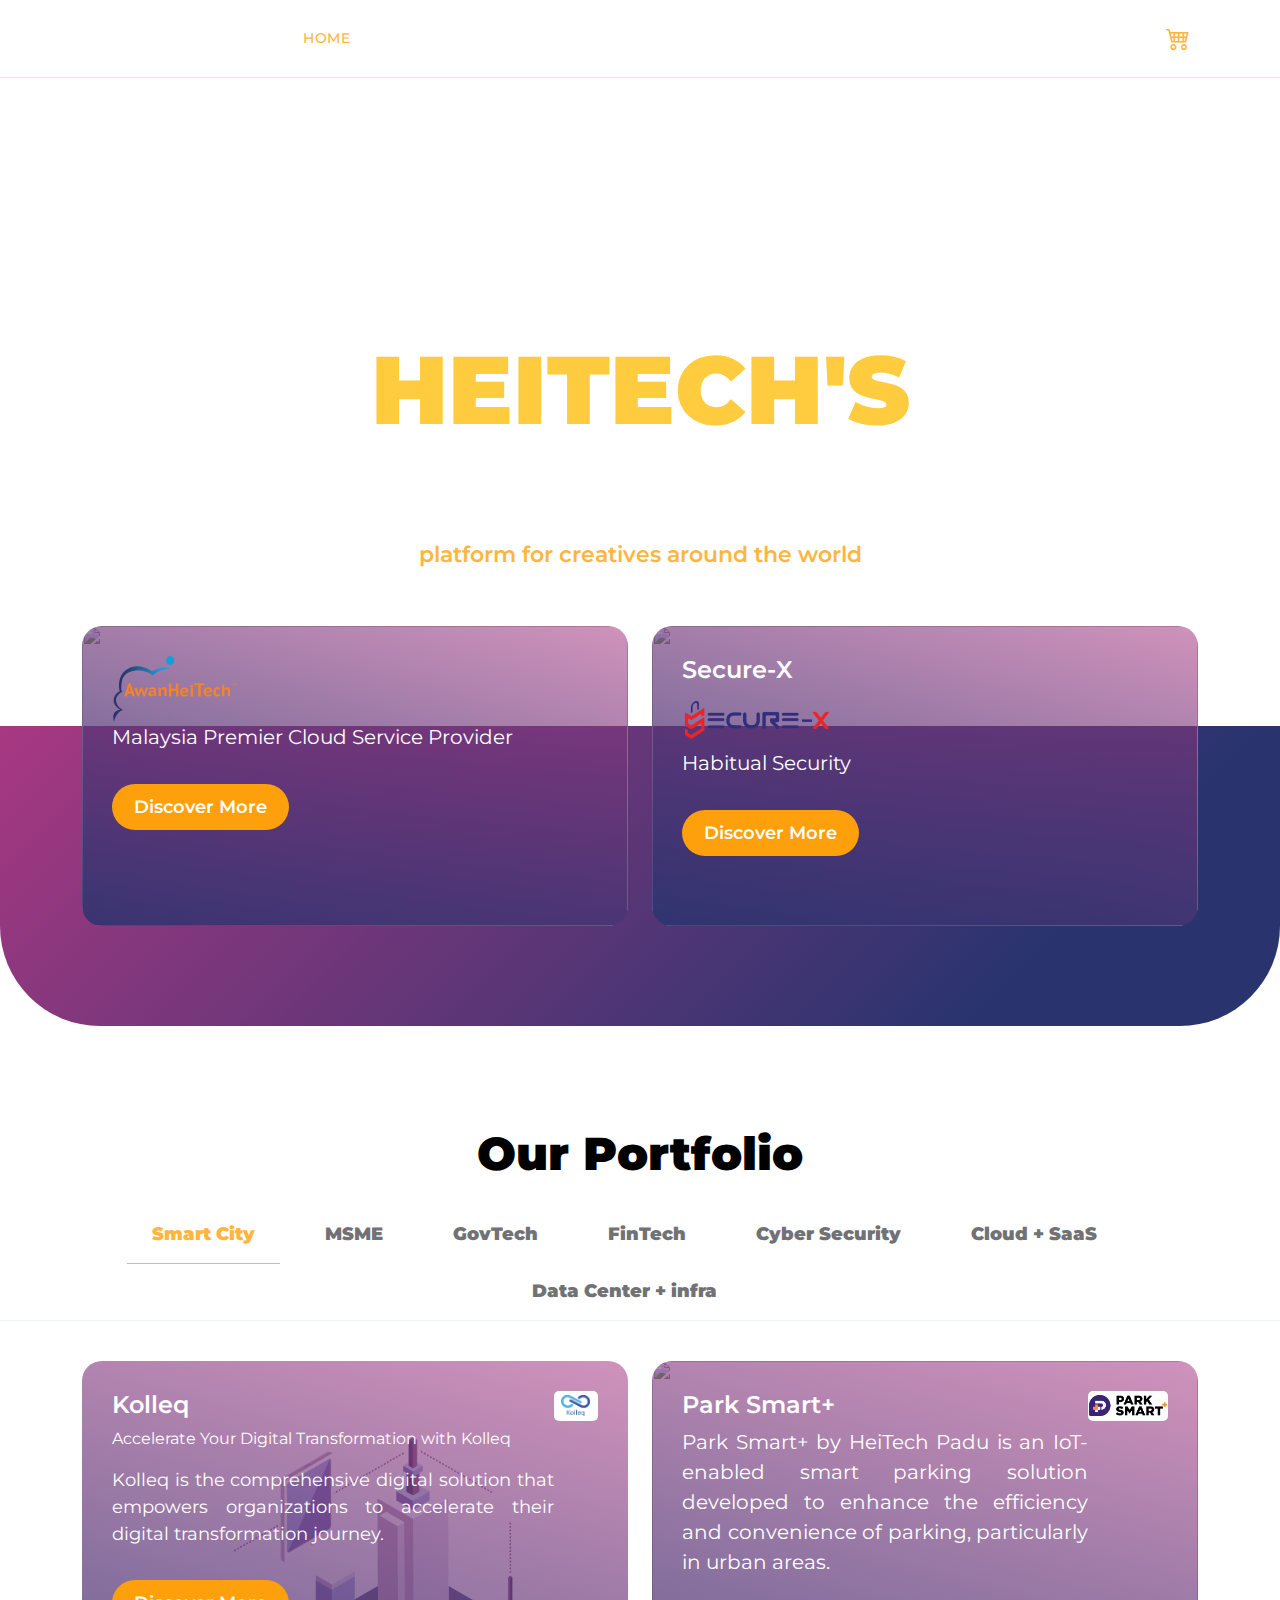
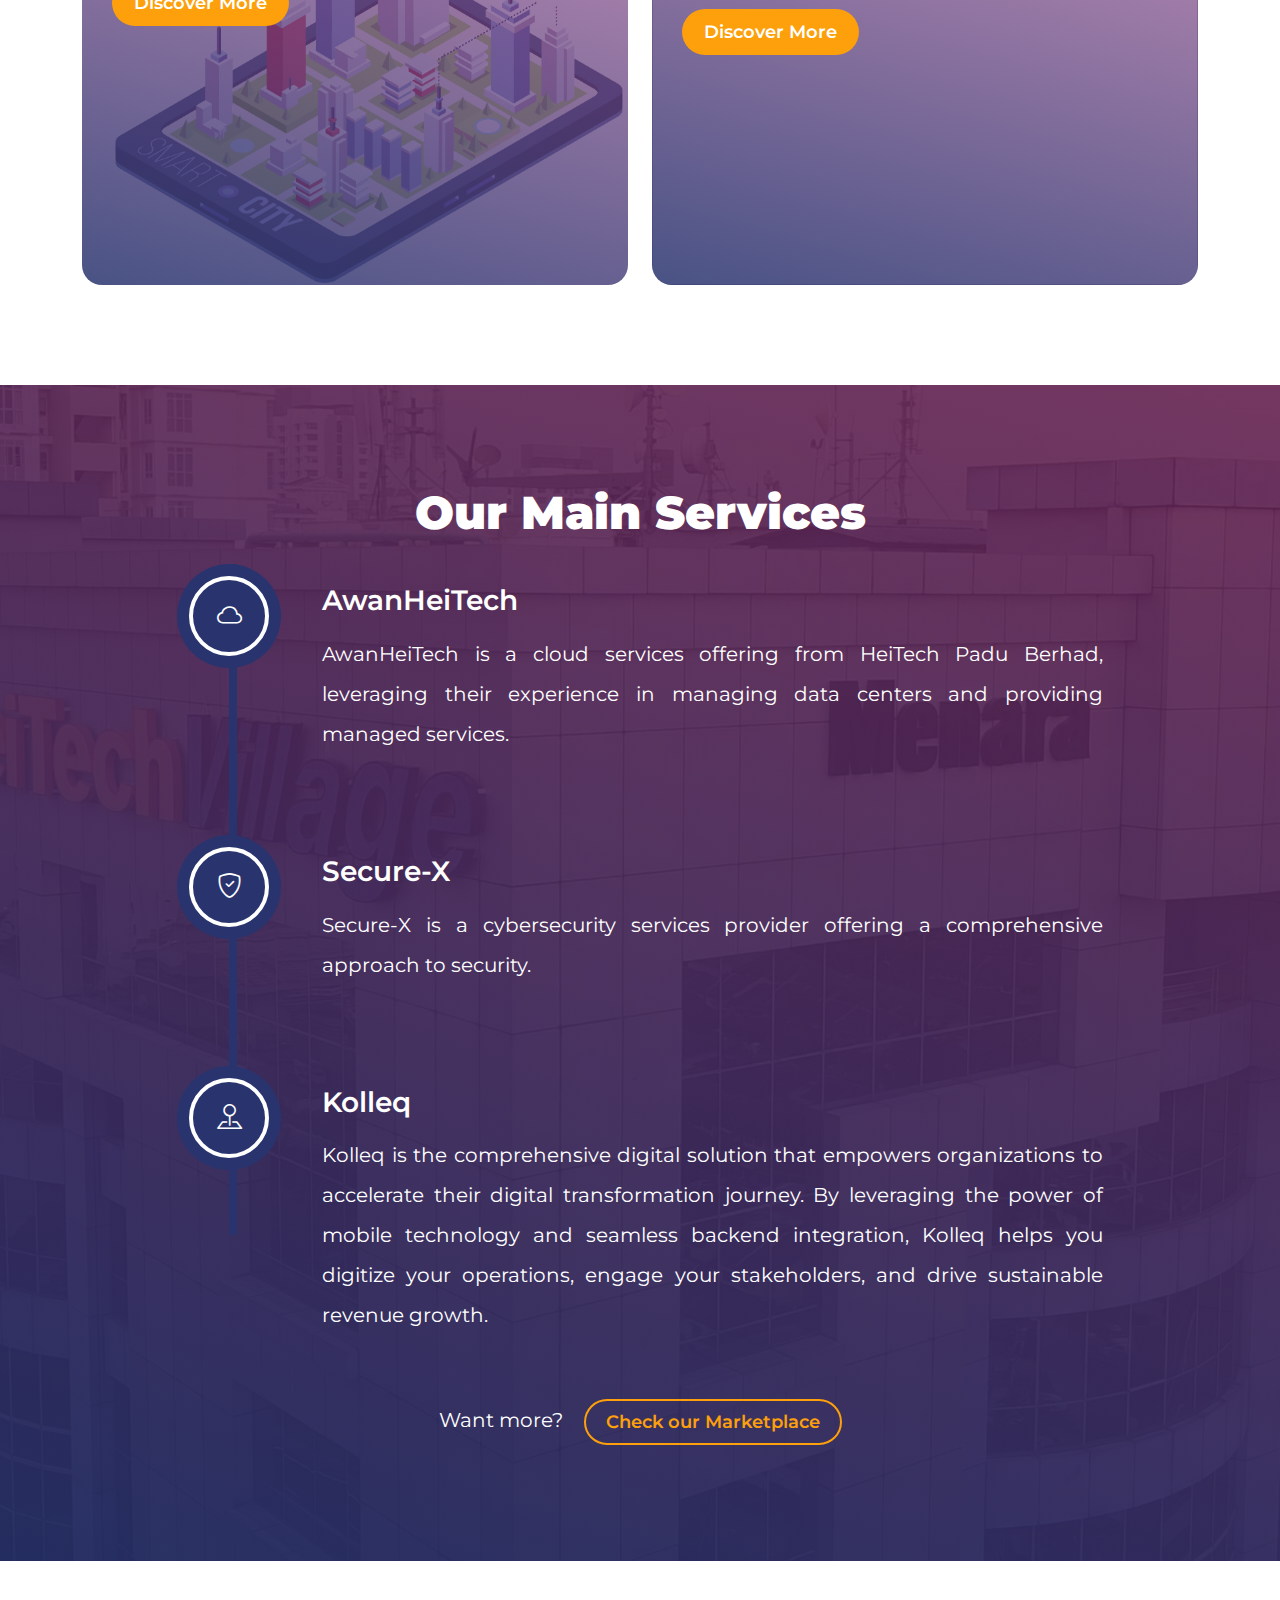
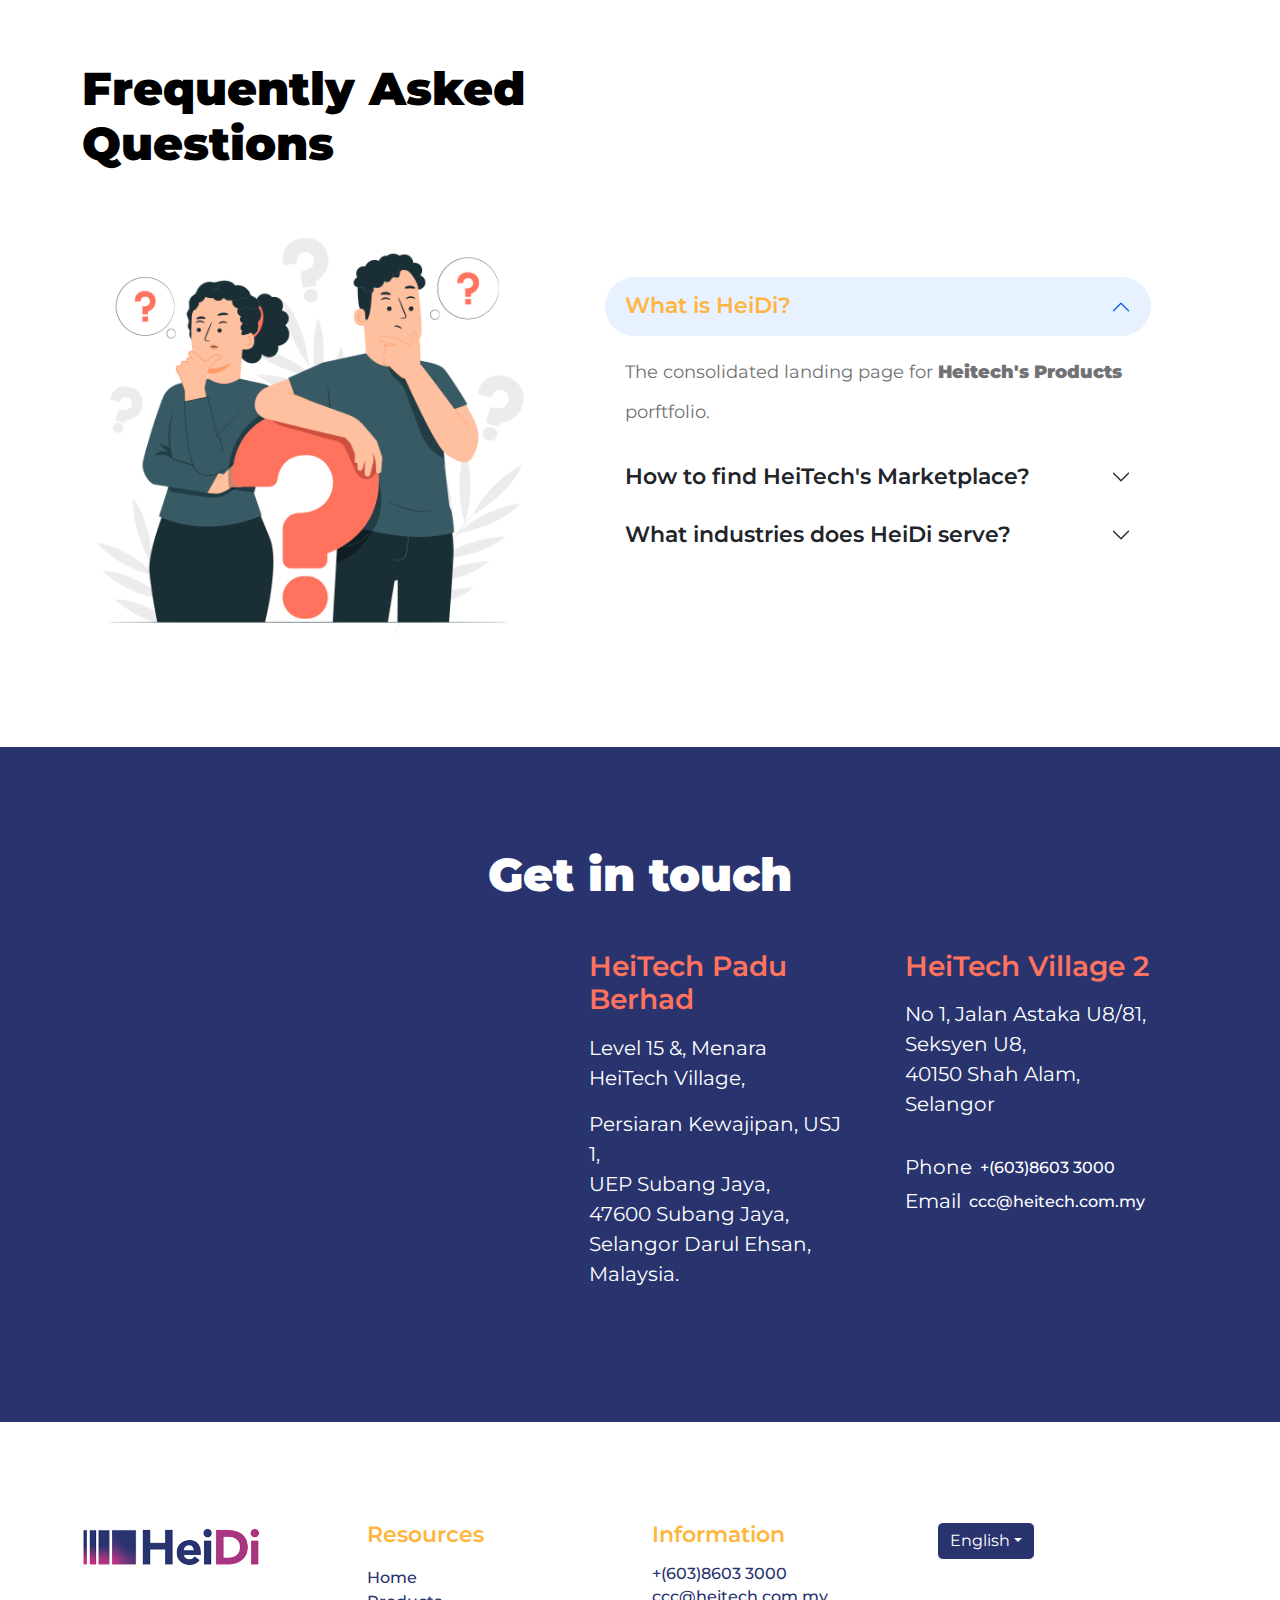
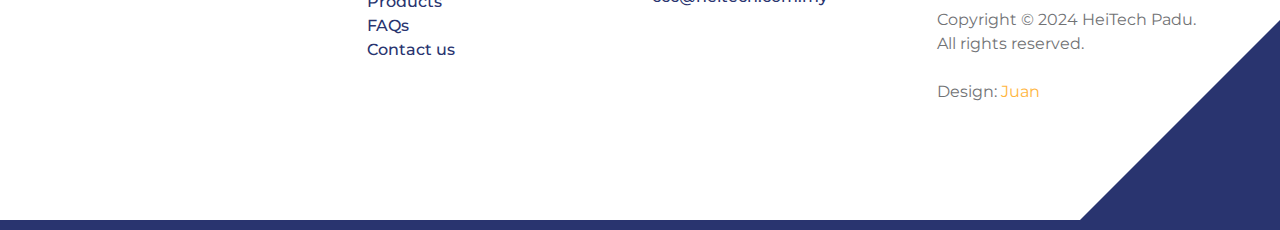
==== commit af374915: "update size" ====
--- a/index.html
+++ b/index.html
@@ -252,8 +252,8 @@
                                                         <div>
                                                             <h5 class="text-white mb-2">Kolleq</h5>
 
-                                                            <p class="text-white">Accelerate Your Digital Transformation with Kolleq</p>
-                                                            <p style="text-align: justify;" class="text-white">Kolleq is the comprehensive digital solution that empowers organizations to accelerate their digital transformation journey.</p>
+                                                            <p class="text-white" style="font-size: medium;">Accelerate Your Digital Transformation with Kolleq</p>
+                                                            <p style="text-align: justify; font-size: large;"class="text-white">Kolleq is the comprehensive digital solution that empowers organizations to accelerate their digital transformation journey.</p>
                                                             <a href="#section_3" class="btn custom-btn mt-2 mt-lg-3 smoothscroll">Discover More</a>
                                                         </div>
 
--- a/css/templatemo-topic-listing.css
+++ b/css/templatemo-topic-listing.css
@@ -248,10 +248,17 @@
   SITE HEADER              
 -----------------------------------------*/
 .site-header {
-  background-image: linear-gradient(15deg, #29346F   0%, #A83882  100%);
+  background-image: url(../images/kolleqbg.jpg);
+  background-repeat: no-repeat;
+  background-position: center;
+  background-size: cover;
+  position: relative;
+  position: relative;
+  overflow: hidden;
   padding-top: 150px;
-  padding-bottom: 80px;
-}
+  padding-bottom: 150px;
+}
+
 
 .site-header .container {
   height: 100%;
@@ -493,7 +500,6 @@
   background-position: center;
   background-size: cover;
   position: relative;
-
   position: relative;
   overflow: hidden;
   padding-top: 150px;
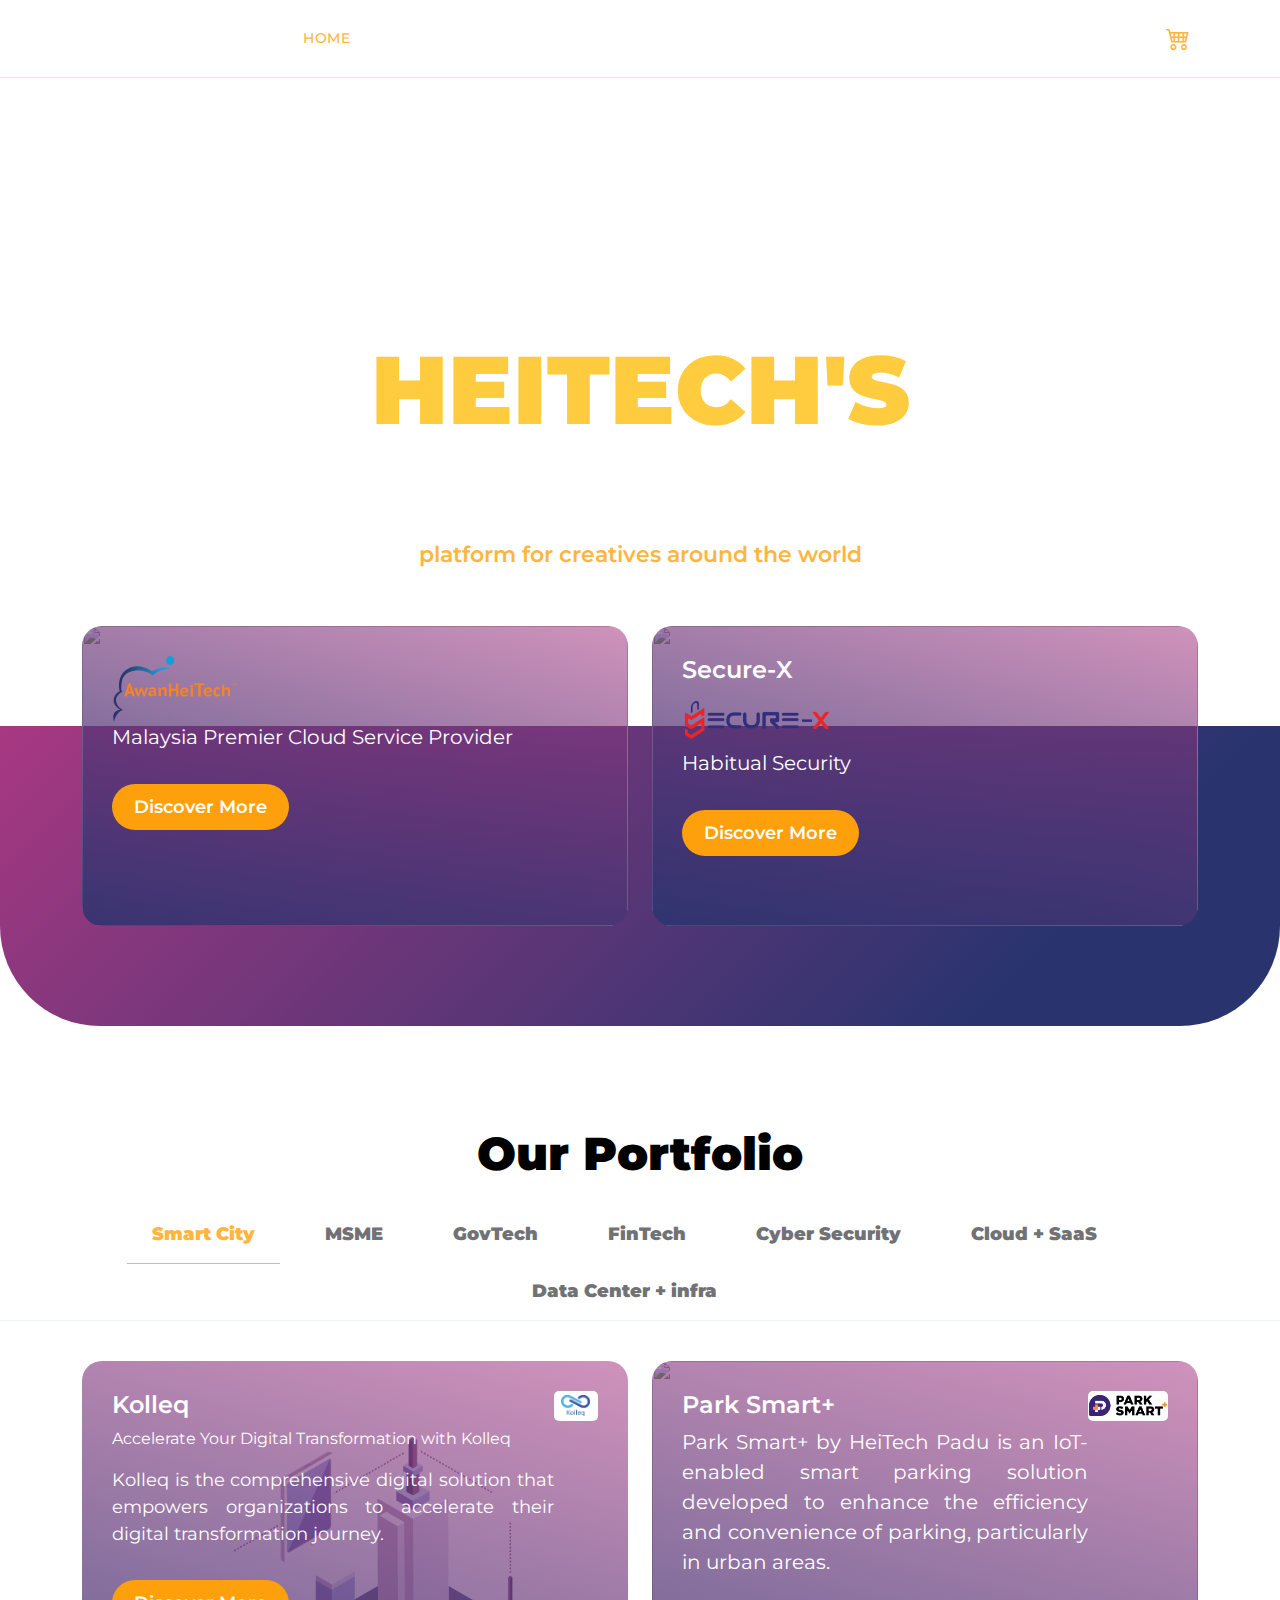
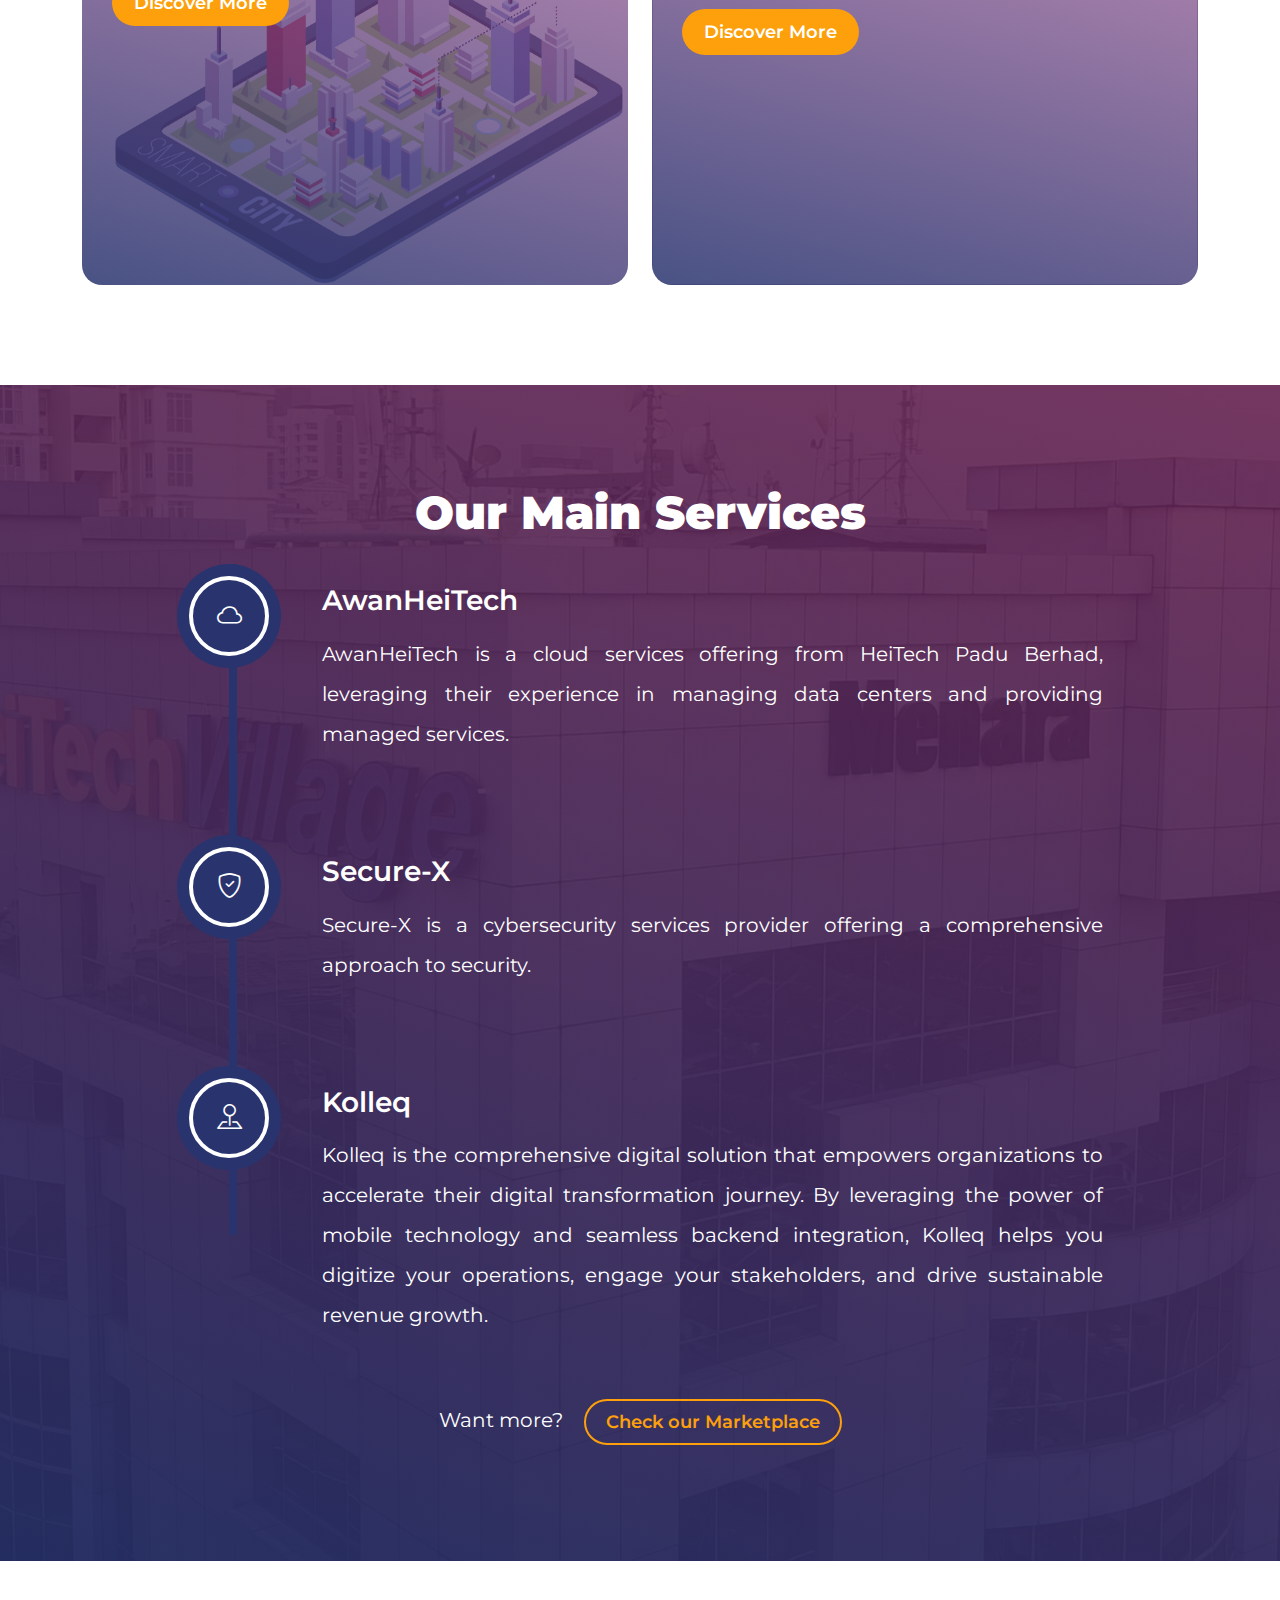
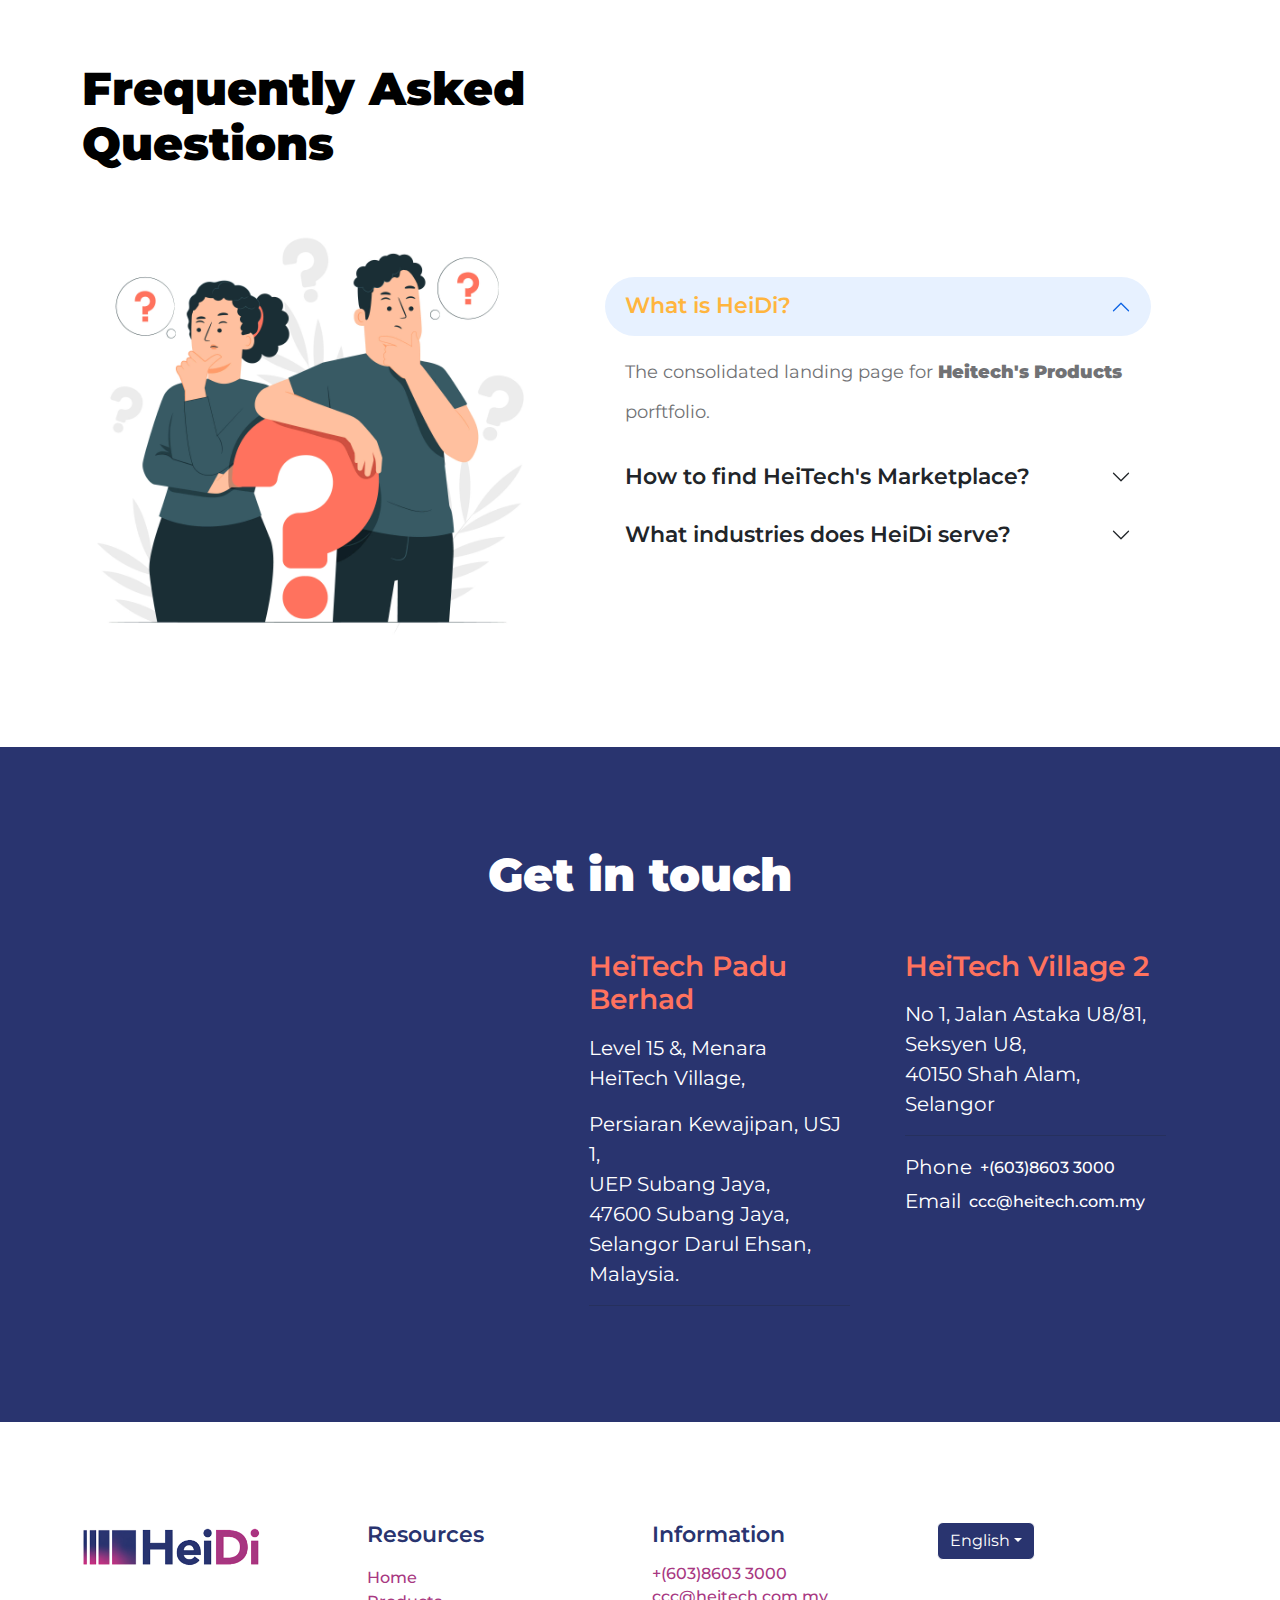
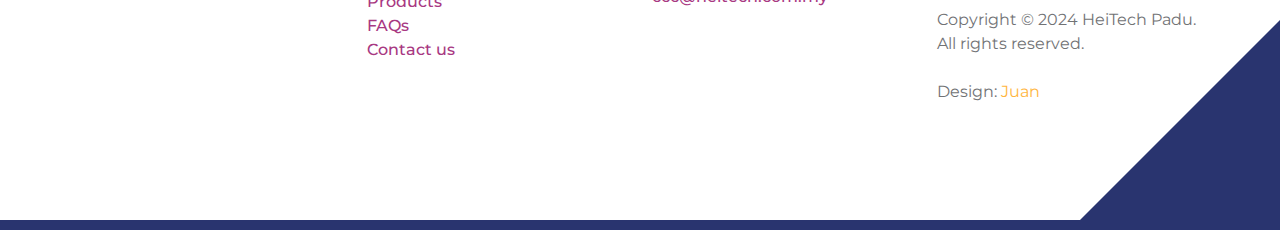
==== commit dd5b68d3: "update" ====
--- a/index.html
+++ b/index.html
@@ -673,7 +673,7 @@
                             <p class="d-flex align-items-center">
                                 <span class="me-2" style="color: white;">Email</span>
 
-                                <a href="mailto:info@company.com" class="site-footer-link" style="color: white;">
+                                <a href="mailto:ccc@heitech.com.my" class="site-footer-link" style="color: white;">
                                     ccc@heitech.com.my
                                 </a>
                             </p>
@@ -689,45 +689,45 @@
                 <div class="row">
 
                     <div class="col-lg-3 col-12 mb-4 pb-2">
-                        <a class="navbar-brand" href="index.html">
+                        <a class="navbar-brand smoothscroll" href="#top" >
                             <img src="images/heidilogo.png" alt="Logo" style="height: 40px; width: auto;">
                           
                         </a>
                     </div>
 
                     <div class="col-lg-3 col-md-4 col-6">
-                        <h6 class="site-footer-title mb-3">Resources</h6>
+                        <h6 class="site-footer-title mb-3" style="color: #29346F;" >Resources</h6>
 
                         <ul class="site-footer-links">
                             <li class="site-footer-link-item">
-                                <a href="#section_1" class="site-footer-link">Home</a>
+                                <a href="#section_1" class="site-footer-link" style="color: #A83882;">Home</a>
                             </li>
 
                             <li class="site-footer-link-item">
-                                <a href="#section_3" class="site-footer-link">Products</a>
+                                <a href="#section_3" class="site-footer-link" style="color: #A83882;" >Products</a>
                             </li>
 
                             <li class="site-footer-link-item">
-                                <a href="#section_4" class="site-footer-link">FAQs</a>
+                                <a href="#section_4" class="site-footer-link" style="color: #A83882;">FAQs</a>
                             </li>
 
                             <li class="site-footer-link-item">
-                                <a href="contact.html" class="site-footer-link">Contact us</a>
+                                <a href="contact.html" class="site-footer-link" style="color: #A83882;">Contact us</a>
                             </li>
                         </ul>
                     </div>
 
                     <div class="col-lg-3 col-md-4 col-6 mb-4 mb-lg-0">
-                        <h6 class="site-footer-title mb-3">Information</h6>
+                        <h6 class="site-footer-title mb-3" style="color: #29346F;">Information</h6>
 
                         <p class="text-white d-flex mb-1">
-                            <a href="tel:  +(603)8603 3000" class="site-footer-link">
+                            <a href="tel:  +(603)8603 3000" class="site-footer-link" style="color: #A83882;">
                                 +(603)8603 3000
                             </a>
                         </p>
 
                         <p class="text-white d-flex">
-                            <a href="mailto:ccc@heitech.com.my" class="site-footer-link">
+                            <a href="mailto:ccc@heitech.com.my" class="site-footer-link" style="color: #A83882;">
                                 ccc@heitech.com.my
                             </a>
                         </p>
--- a/css/templatemo-topic-listing.css
+++ b/css/templatemo-topic-listing.css
@@ -46,8 +46,10 @@
 }
 
 body {
-  background-color: var(--white-color);
+  background-color: #ffffff;
+  
   font-family: var(--body-font-family); 
+
 }
 
 
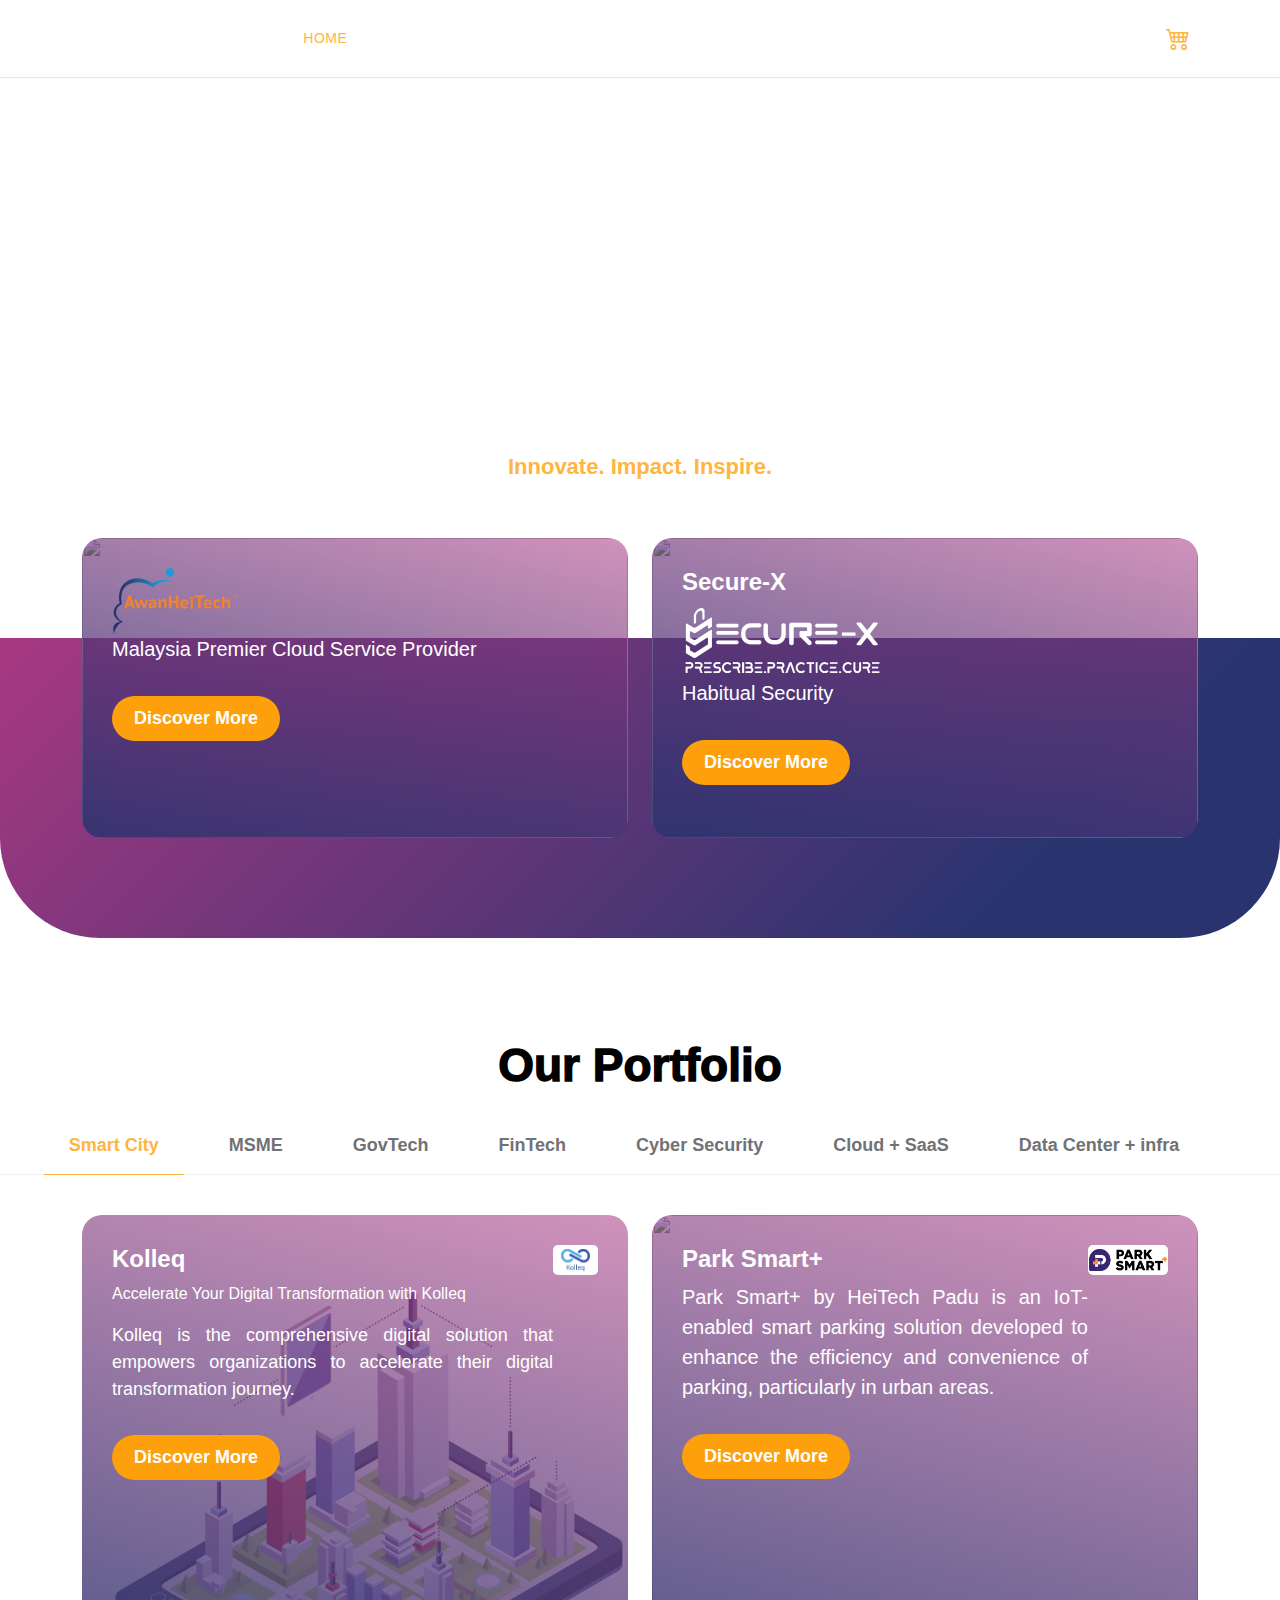
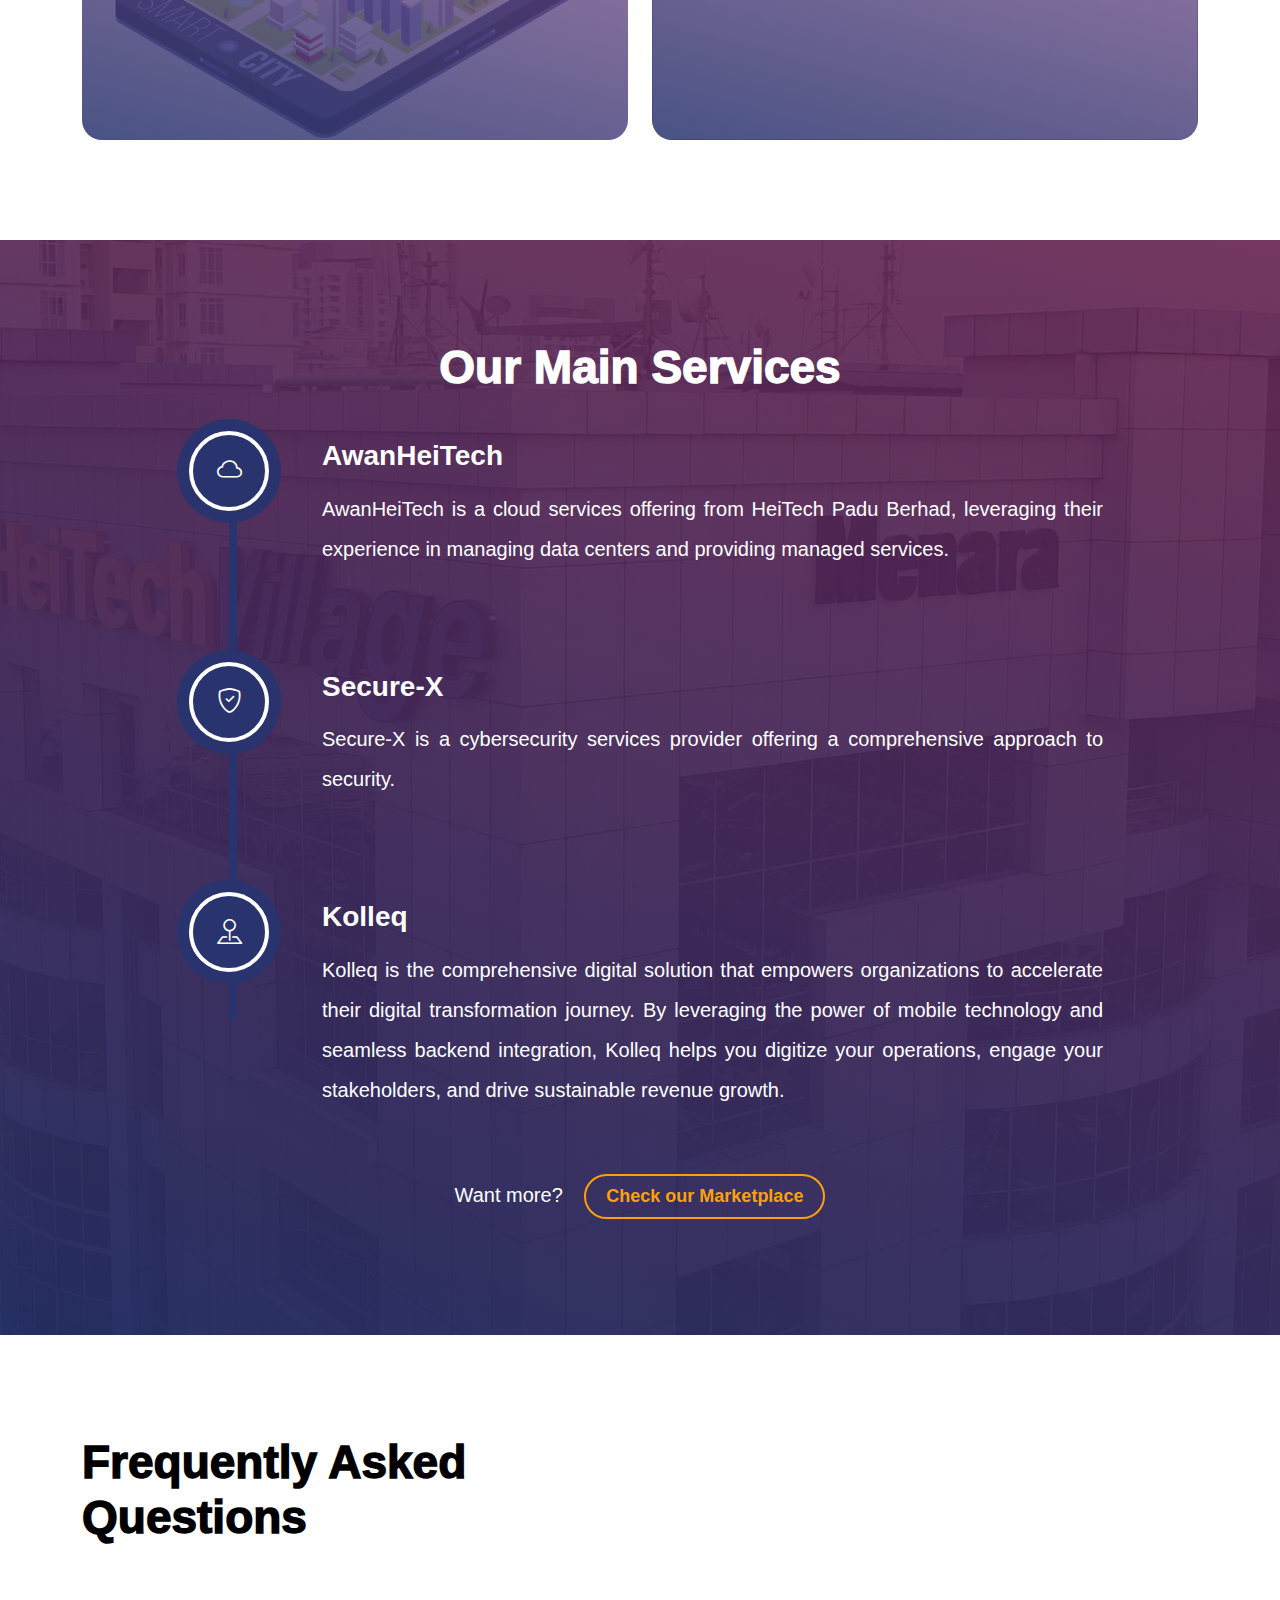
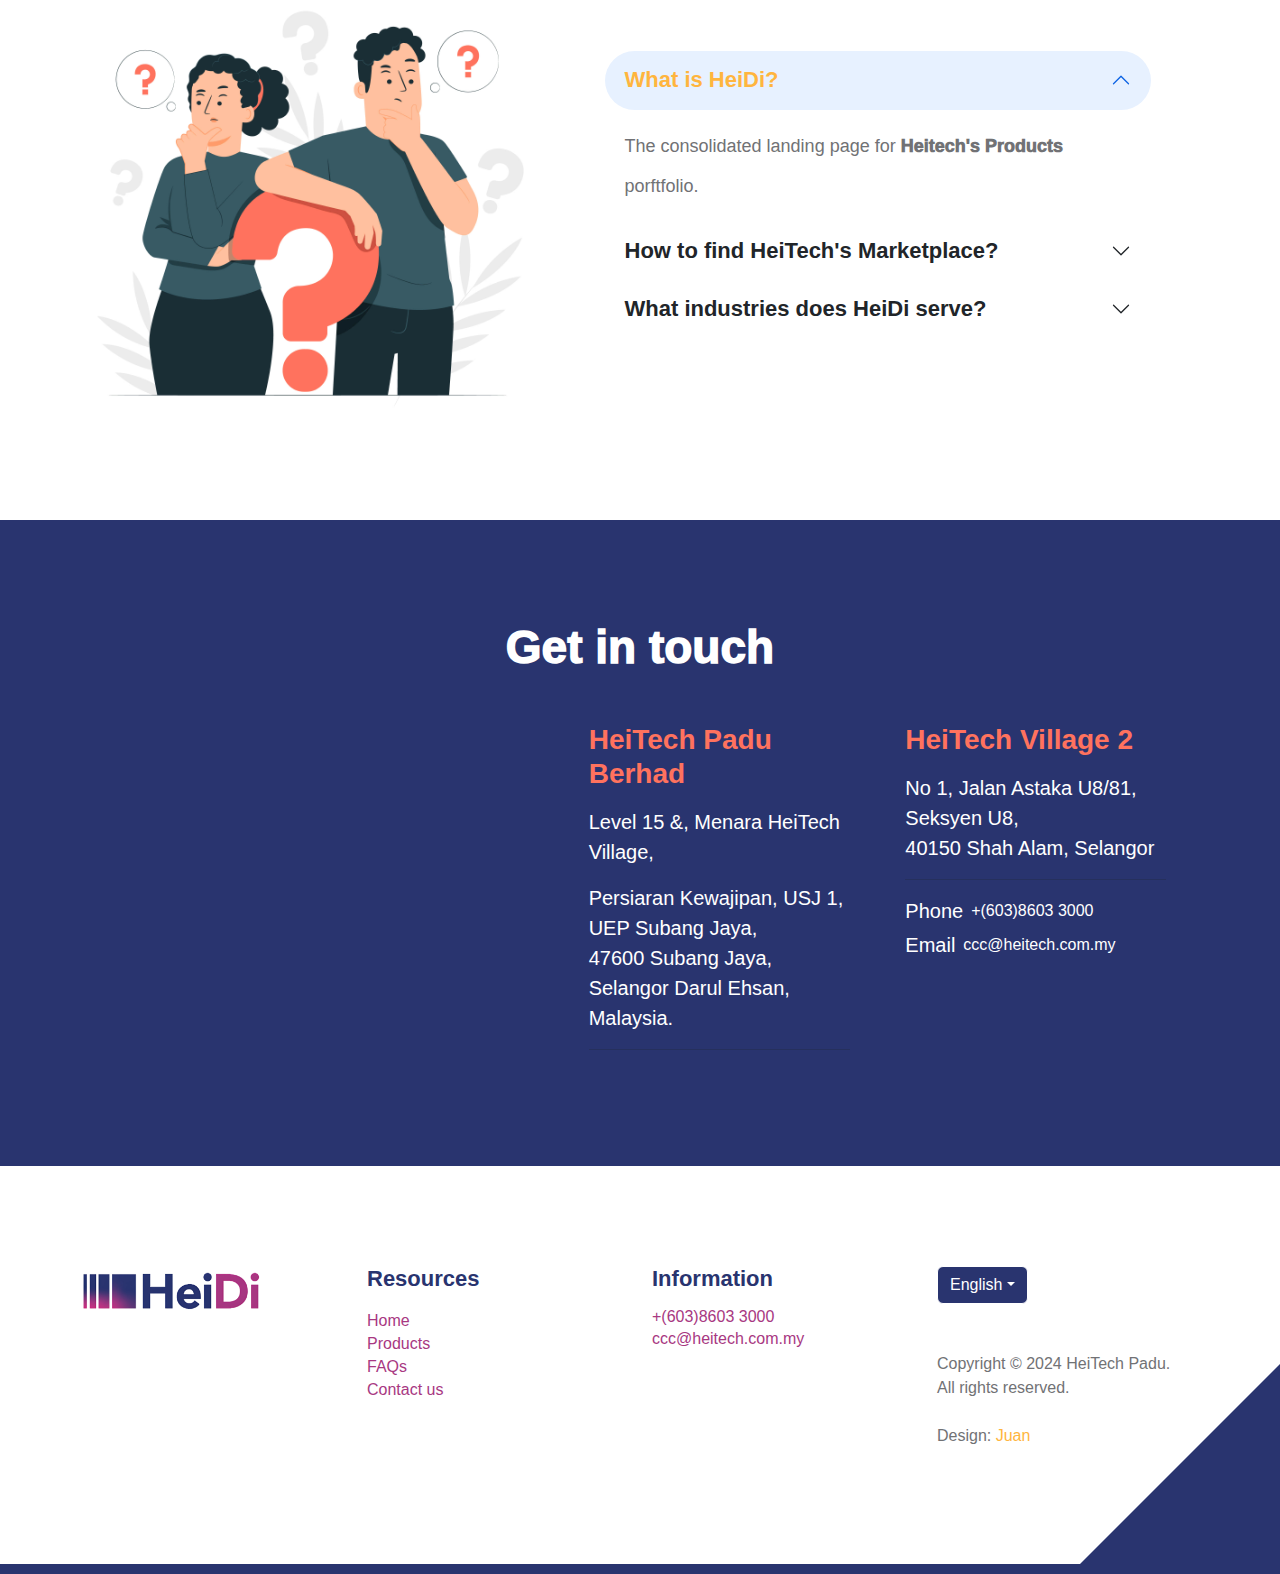
==== commit 0276e4f6: "update" ====
--- a/index.html
+++ b/index.html
@@ -93,10 +93,16 @@
                     <div class="row">
 
                         <div class="col-lg-8 col-12 mx-auto">
-                            <h1 class="text-white text-center" style="
-                            line-height: 1; ">LET'S DIVE INTO <span style="color: #ffcc40;">HEITECH'S</span> OFFERINGS</h1>
-
-                            <h6 class="text-center">platform for creatives around the world</h6>
+                            <h1 class="text-white text-center" style="line-height: 1;">
+                                LET'S DIVE INTO 
+                                <span><br>
+                                    <img src="images/heidi wt@2x.png" alt="Heidi" style="height: 1em; vertical-align: middle;">
+                                </span><br>
+                                OFFERINGS
+                            </h1>
+                            
+
+                            <h6 class="text-center">Innovate. Impact. Inspire.</h6>
 
                             
                         </div>
@@ -109,9 +115,6 @@
             <section class="featured-section">
                 <div class="container">
                     <div class="row justify-content-center">
-
-                        
-
                         <div class="col-lg-6 col-12">
                             <div class="custom-block custom-block-overlay">
                                 <div class="d-flex flex-column h-100">
@@ -125,18 +128,11 @@
 
                                             <a href="#section_2" class="btn custom-btn mt-2 mt-lg-3 smoothscroll" >Discover More</a>
                                         </div>
-
-                                    </div>
-
-                                    
-
-                                    
-                                    <div class="section-overlay"></div>
-
-                                    
+                                     </div>
+                                    <div class="section-overlay">
+                                    </div> 
                                 </div>
                             </div>
-
                         </div>
 
                         <div class="col-lg-6 col-12">
@@ -148,7 +144,7 @@
                                         <div>
                                             <h5 class="text-white mb-2">Secure-X</h5>
 
-                                            <span><img src="images/secureXlogosmaller.png"></span>
+                                            <span><img src="images/securex logo whitesmaller.png"></span>
 
                                             <br>
                                             <p class="text-white">Habitual Security</p>
@@ -196,7 +192,7 @@
                     <div class="row">
                         <ul class="nav nav-tabs" id="myTab" role="tablist">
                             <li class="nav-item" role="presentation">
-                                <button class="nav-link active" id="design-tab" data-bs-toggle="tab" data-bs-target="#design-tab-pane" type="button" role="tab" aria-controls="design-tab-pane" aria-selected="true" 
+                                <button class="nav-link active" id="smartcity-tab" data-bs-toggle="tab" data-bs-target="#smartcity-tab-pane" type="button" role="tab" aria-controls="smartcity-tab-pane" aria-selected="true" 
                                 style="font-weight: 900;">Smart City</button>
                             </li>
 
@@ -222,7 +218,7 @@
                             </li>
                             
                             <li class="nav-item" role="presentation">
-                                <button class="nav-link" id="finance-tab" data-bs-toggle="tab" data-bs-target="#finance-tab-pane" type="button" role="tab" aria-controls="education-tab-pane" aria-selected="false"
+                                <button class="nav-link" id="finance-tab" data-bs-toggle="tab" data-bs-target="#cloud-tab-pane" type="button" role="tab" aria-controls="education-tab-pane" aria-selected="false"
                                 style="font-weight: 900;">Cloud + SaaS</button>
                             </li>
                         
@@ -241,7 +237,7 @@
 
                         <div class="col-12">
                             <div class="tab-content" id="myTabContent">
-                                <div class="tab-pane fade show active" id="design-tab-pane" role="tabpanel" aria-labelledby="design-tab" tabindex="0">
+                                <div class="tab-pane fade show active" id="smartcity-tab-pane" role="tabpanel" aria-labelledby="smartcity-tab" tabindex="0">
                                     <div class="row">
                                         <div class="col-lg-6 col-md-6 col-12 mb-4 mb-lg-0">
                                             <div class="custom-block custom-block-overlay">
@@ -492,6 +488,13 @@
 
                                                         <span class="badge bg-finance rounded-pill ms-auto"><img src="images/secureX logo.png"></span>
                                                     </div>
+                                                    <div class="section-overlay"></div>
+                                                </div>
+                                            </div>
+                                        </div>
+                                    </div>
+                                </div>
+                                
                                         </div>
                                     </div>
                                 </div>
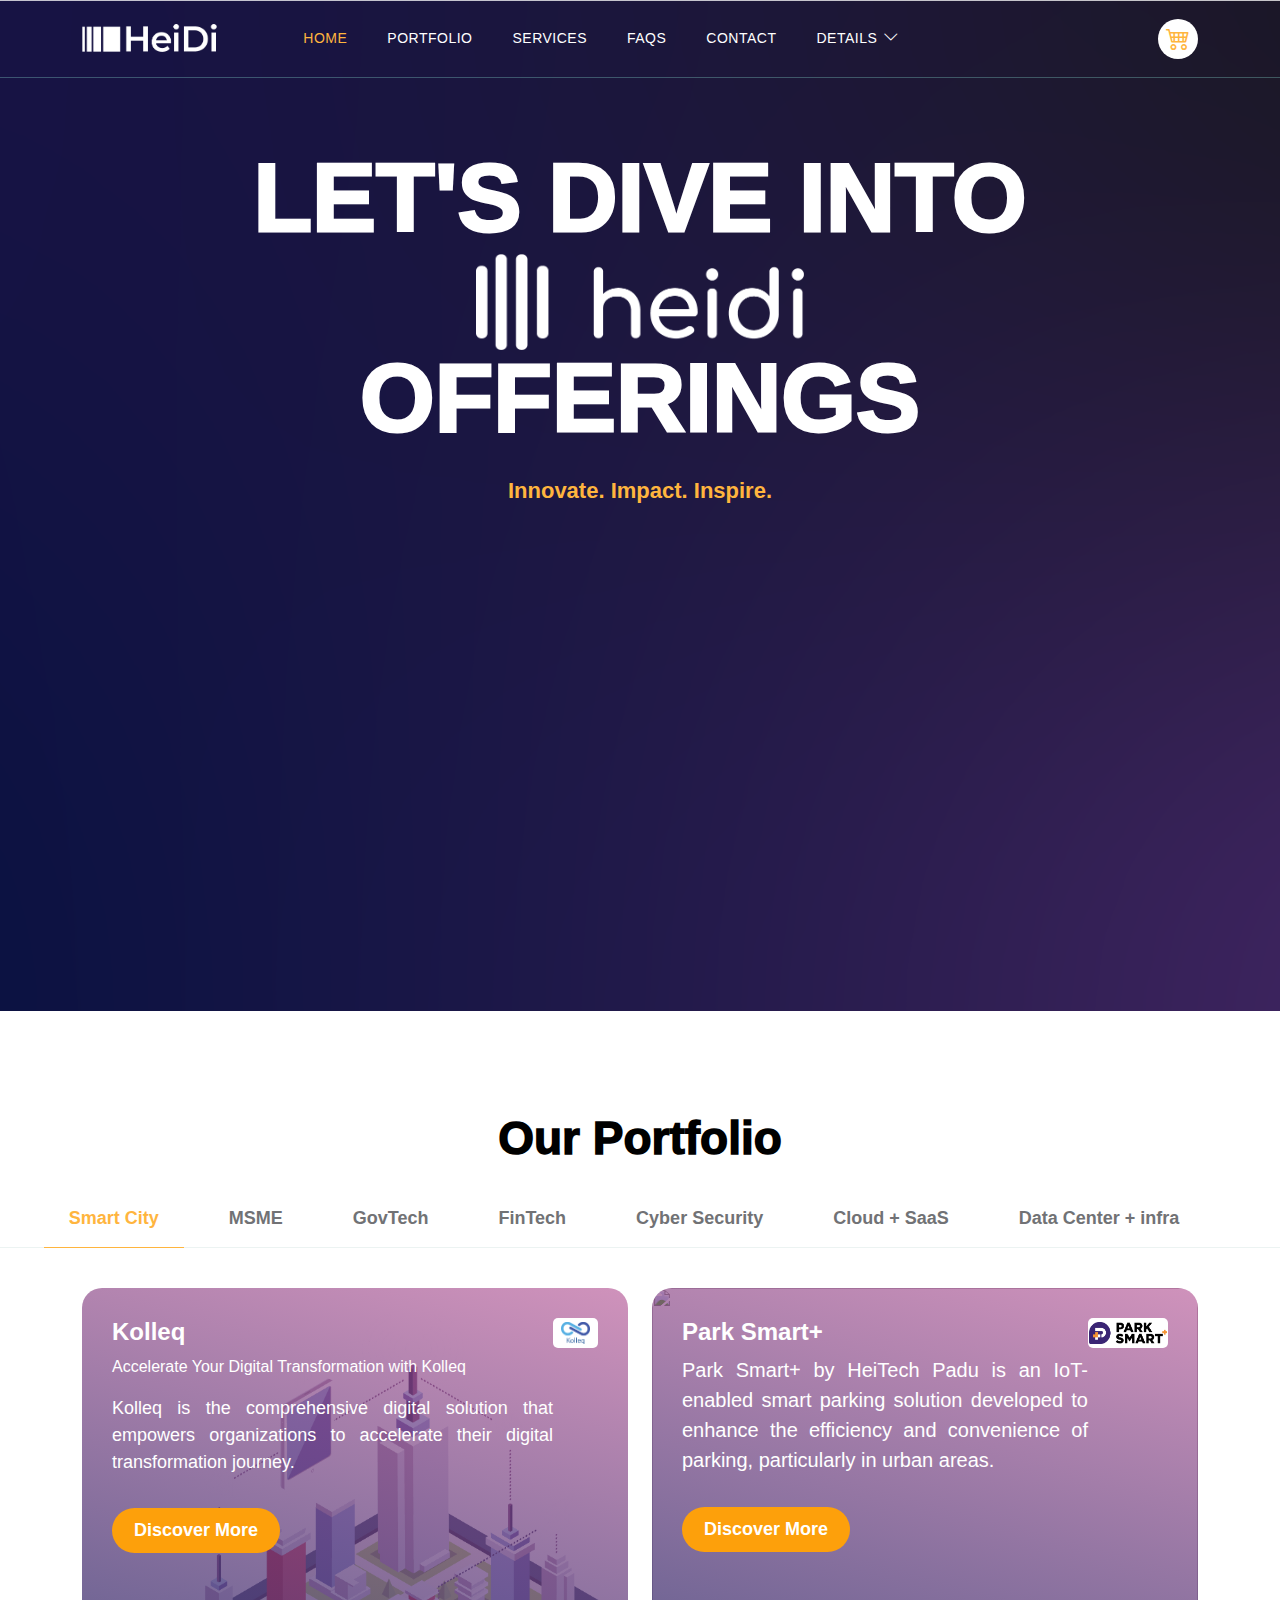
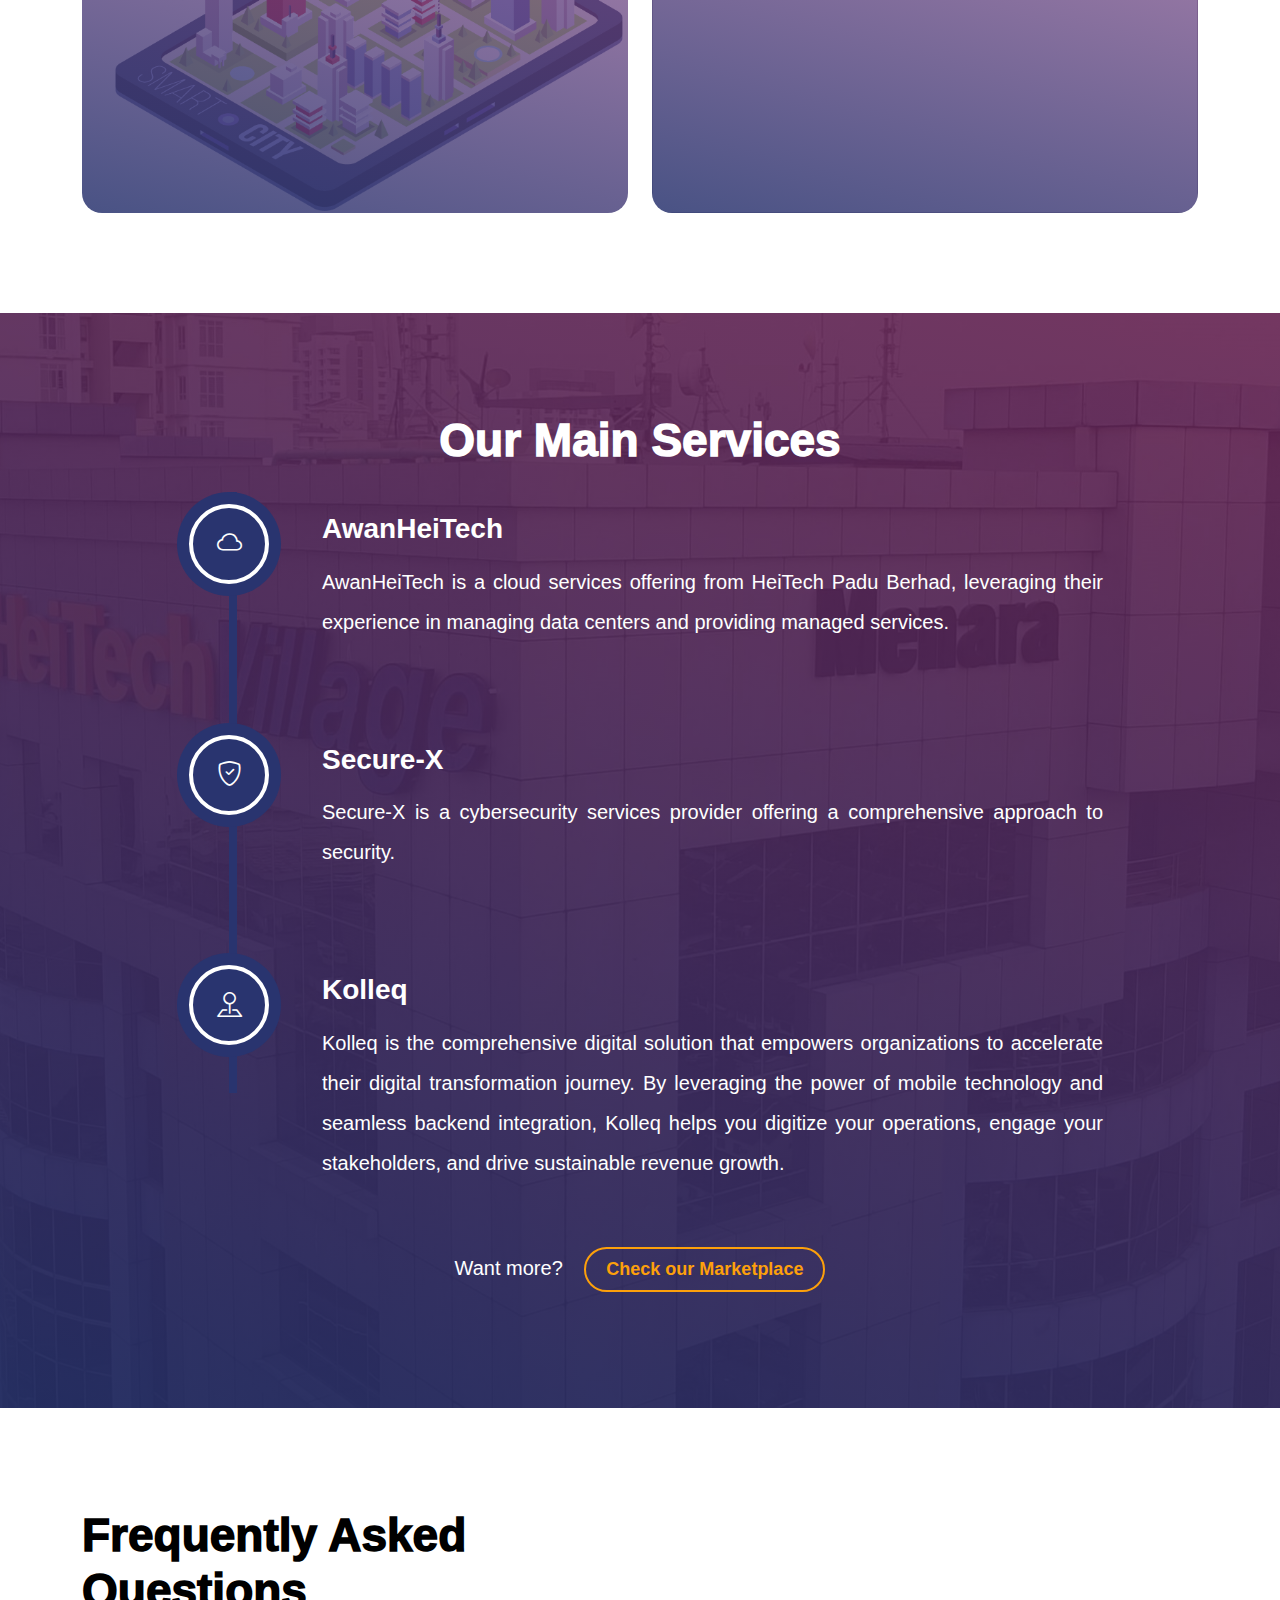
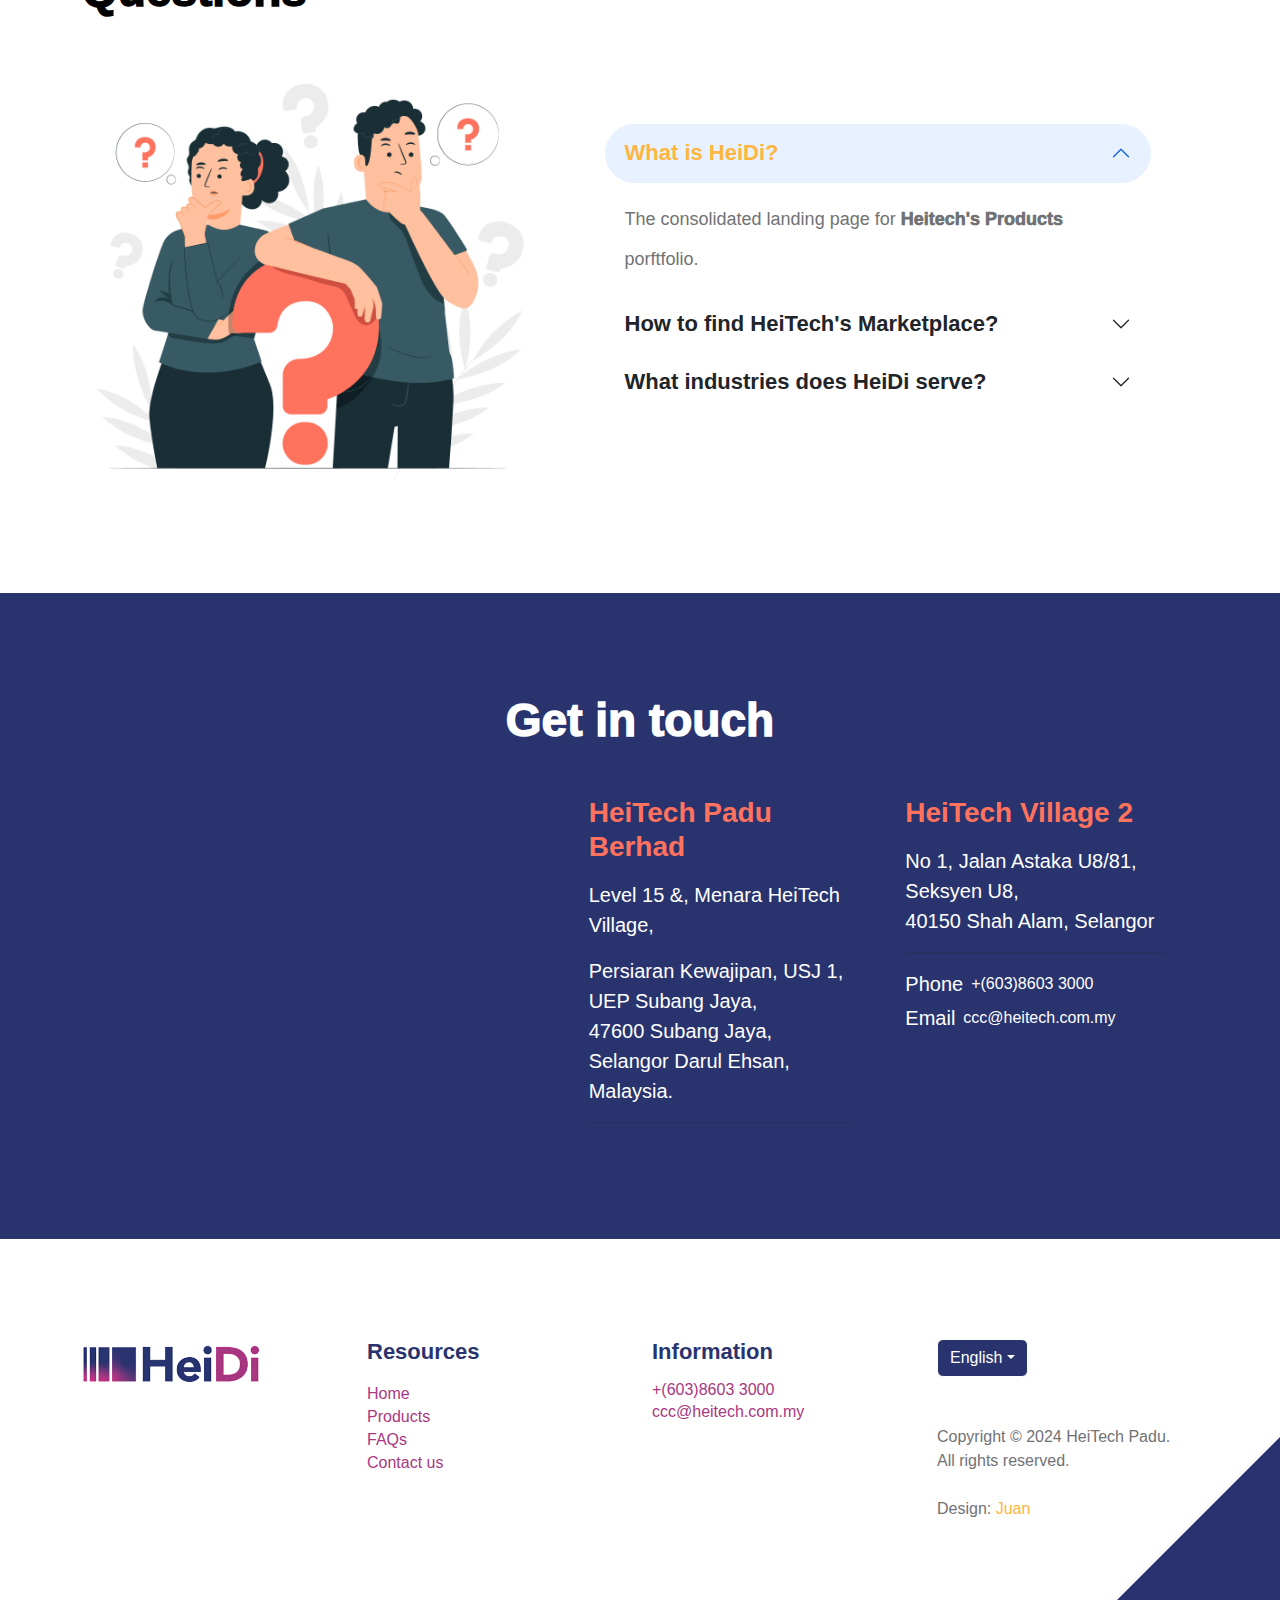
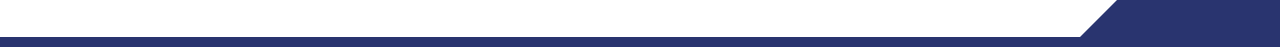
==== commit 51a9a221: "update" ====
--- a/index.html
+++ b/index.html
@@ -101,7 +101,7 @@
                                 OFFERINGS
                             </h1>
                             
-
+<br>
                             <h6 class="text-center">Innovate. Impact. Inspire.</h6>
 
                             
@@ -112,53 +112,6 @@
             </section>
 
 
-            <section class="featured-section">
-                <div class="container">
-                    <div class="row justify-content-center">
-                        <div class="col-lg-6 col-12">
-                            <div class="custom-block custom-block-overlay">
-                                <div class="d-flex flex-column h-100">
-                                    <img src="images/digital-cloud-data-storage-digital-concept-cloudscape-digital-online-service-global-network-database-backup-computer-infrastructure-technology-solution.jpg" class="custom-block-image img-fluid" alt="">
-
-                                    <div class="custom-block-overlay-text d-flex">
-                                        <div>
-                                            <span><img src="images/AwanHeitechlogosmall.png"></span>
-
-                                            <p class="text-white">Malaysia Premier Cloud Service Provider</p>
-
-                                            <a href="#section_2" class="btn custom-btn mt-2 mt-lg-3 smoothscroll" >Discover More</a>
-                                        </div>
-                                     </div>
-                                    <div class="section-overlay">
-                                    </div> 
-                                </div>
-                            </div>
-                        </div>
-
-                        <div class="col-lg-6 col-12">
-                            <div class="custom-block custom-block-overlay">
-                                <div class="d-flex flex-column h-100">
-                                    <img src="images/person-working-html-computer.jpg" class="custom-block-image img-fluid" alt="">
-
-                                    <div class="custom-block-overlay-text d-flex">
-                                        <div>
-                                            <h5 class="text-white mb-2">Secure-X</h5>
-
-                                            <span><img src="images/securex logo whitesmaller.png"></span>
-
-                                            <br>
-                                            <p class="text-white">Habitual Security</p>
-
-                                            <a href="#section_2" class="btn custom-btn mt-2 mt-lg-3 smoothscroll">Discover More</a>
-                                        </div>
-
-                                    </div>
-
-                                    
-
-                                    
-
-                                    <div class="section-overlay"></div>
 
                                     
                                 </div>
@@ -168,7 +121,6 @@
 
                         
 
-                        <br><br><br><br>
 
                         
                         
--- a/css/templatemo-topic-listing.css
+++ b/css/templatemo-topic-listing.css
@@ -497,7 +497,7 @@
   HERO        
 -----------------------------------------*/
 .hero-section {
-  background-image: url(../images/ezgif-1-03a972978f.gif);
+  background-image: url(../images/BG\ Heidi.png);
   background-repeat: no-repeat;
   background-position: center;
   background-size: cover;
@@ -505,7 +505,7 @@
   position: relative;
   overflow: hidden;
   padding-top: 150px;
-  padding-bottom: 150px;
+  padding-bottom: 499px;
 }
 
 .hero-section .input-group {
@@ -539,7 +539,7 @@
   TOPICS              
 -----------------------------------------*/
 .featured-section {
-  background-image: linear-gradient(315deg, #29346F 20%, #A83882 100%);  background-repeat: no-repeat;
+  background-image: url(../images/BG\ Heidi.png);
   background-position: center;
   background-size: cover;
   position: relative;
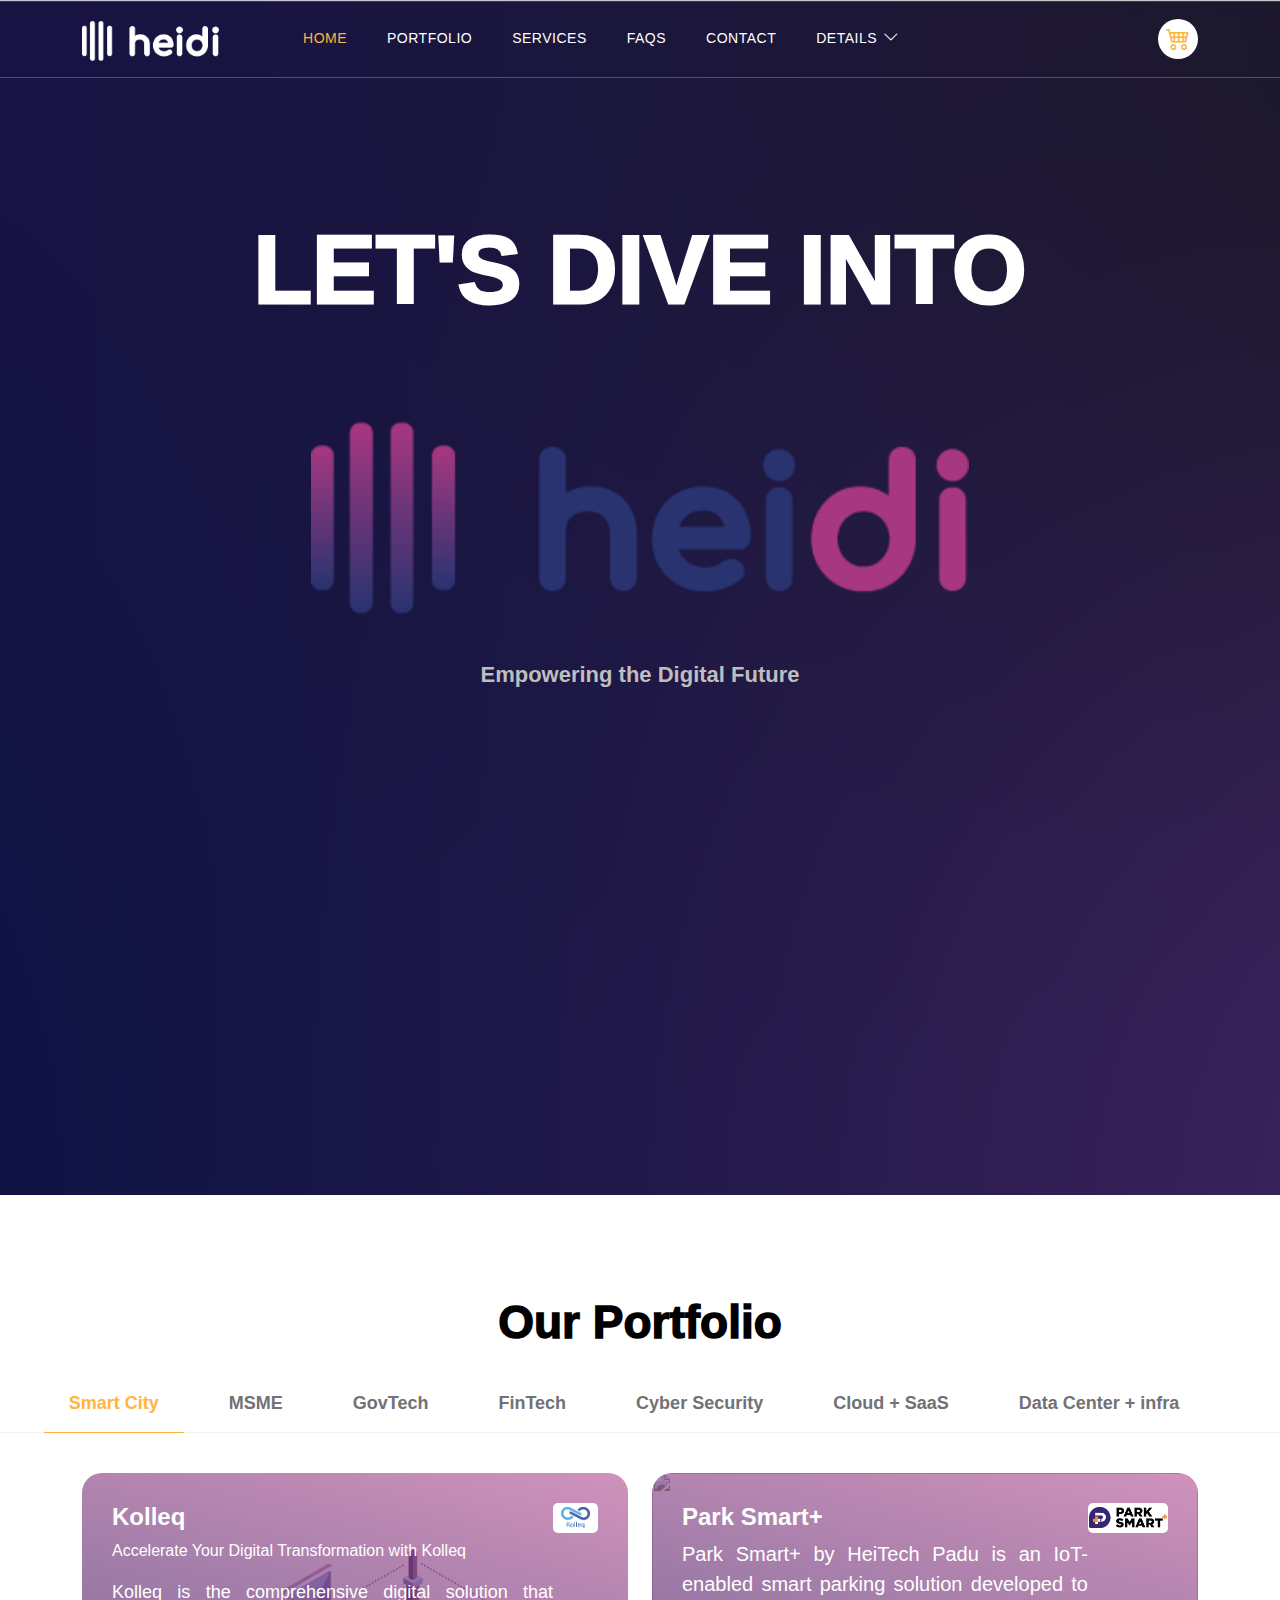
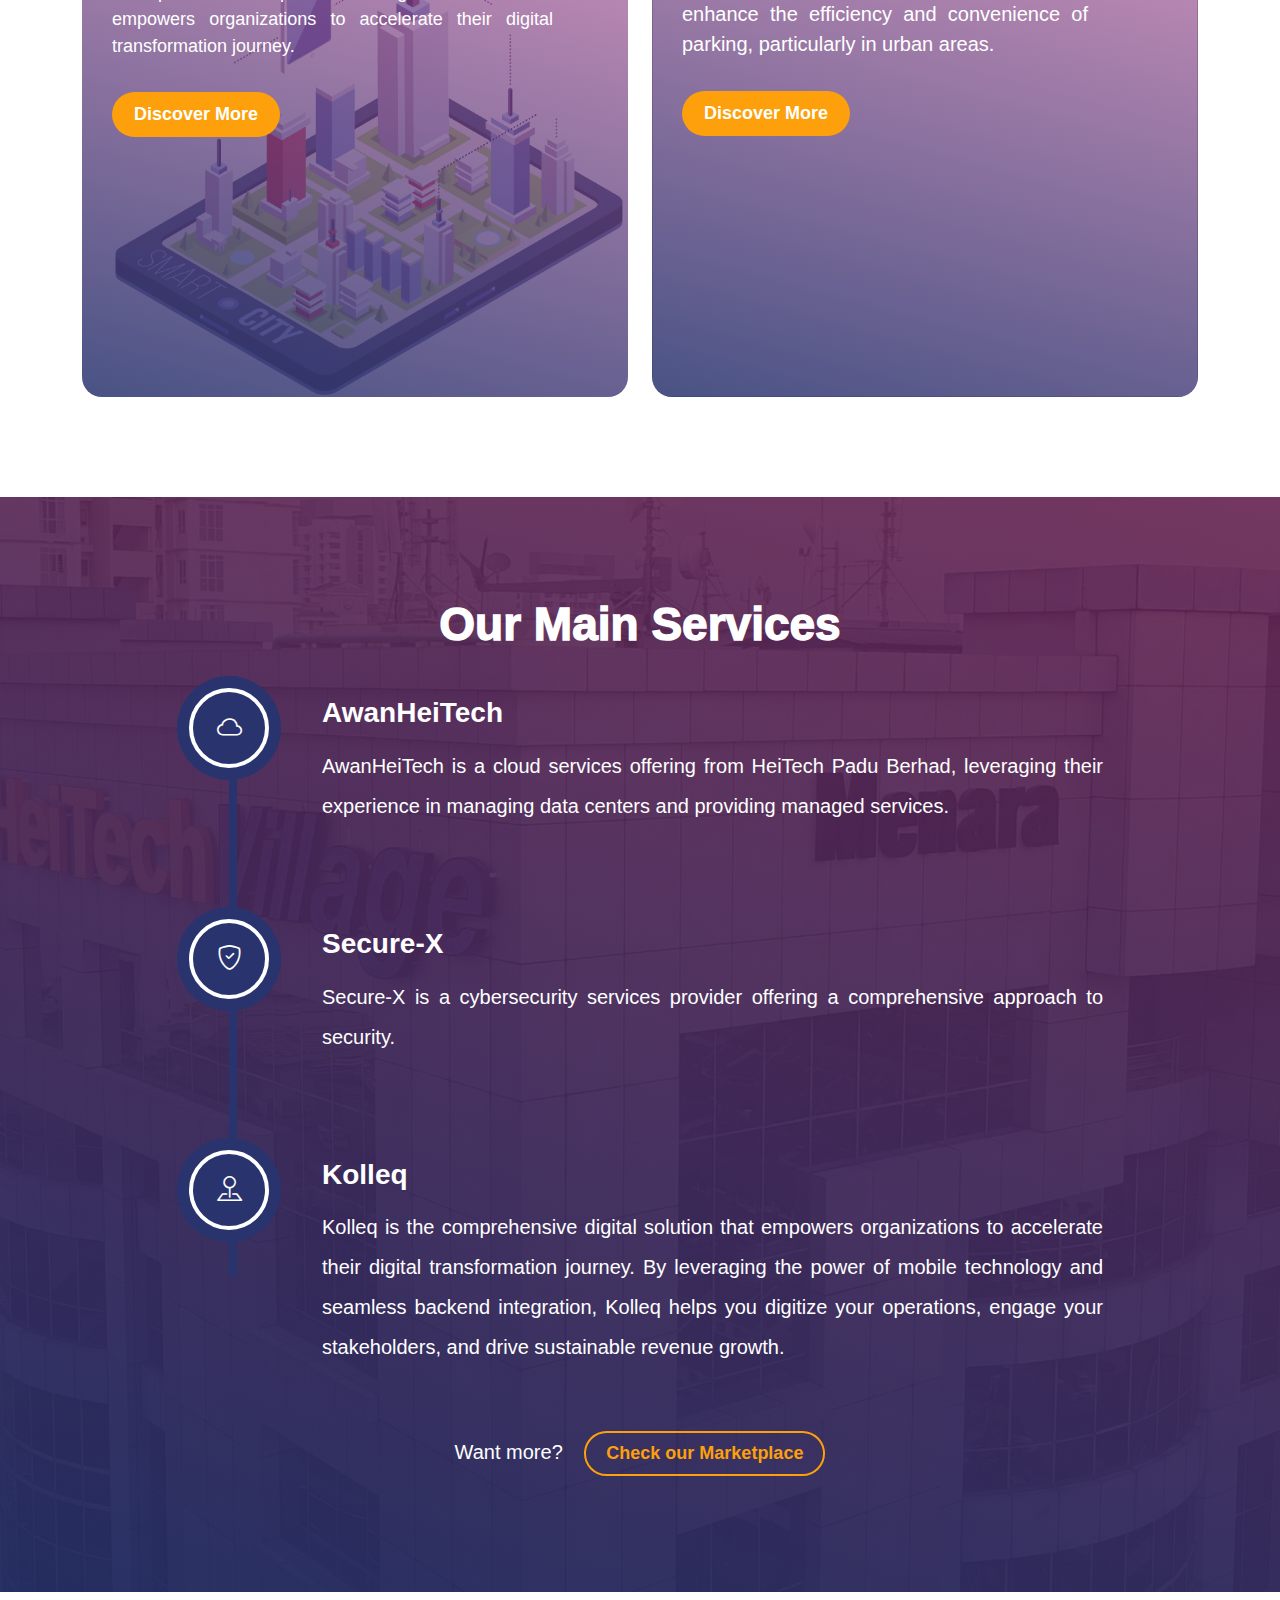
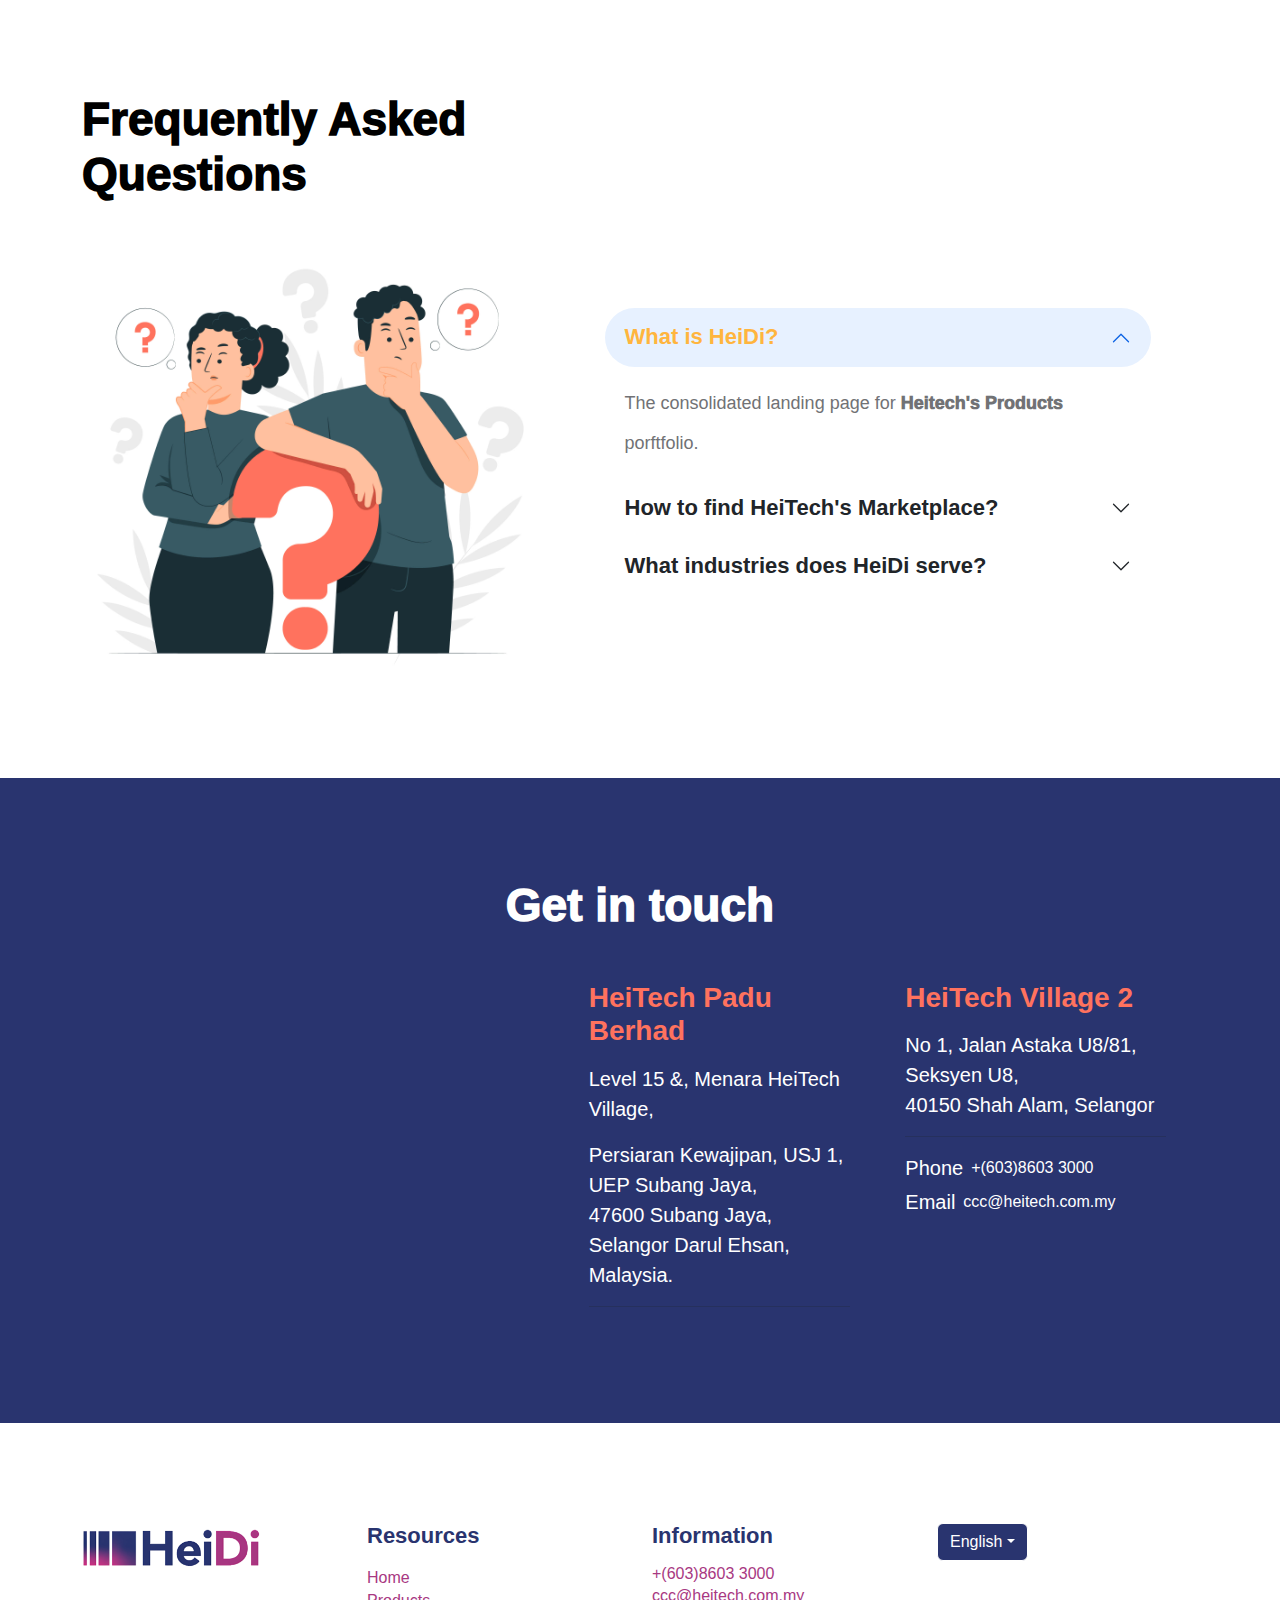
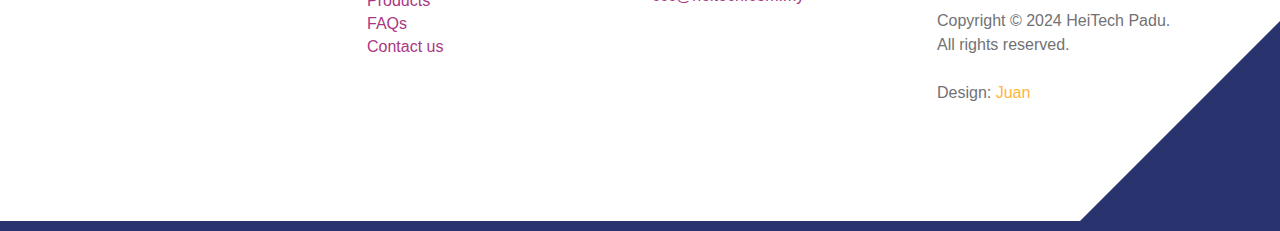
==== commit 0de0fa00: "update" ====
--- a/index.html
+++ b/index.html
@@ -33,7 +33,7 @@
             <nav class="navbar navbar-expand-lg">
                 <div class="container">
                     <a class="navbar-brand" href="index.html">
-                        <img src="images/heidi (1)@2x.png" alt="Logo" style="height: 40px; width: auto;">
+                        <img src="images/heidi bold wt.png" alt="Logo" style="height: 40px; width: auto;">
                       
                     </a>
                     
@@ -93,16 +93,15 @@
                     <div class="row">
 
                         <div class="col-lg-8 col-12 mx-auto">
-                            <h1 class="text-white text-center" style="line-height: 1;">
+                            <h1 class="text-white text-center" style="line-height: 2.5;">
                                 LET'S DIVE INTO 
                                 <span><br>
-                                    <img src="images/heidi wt@2x.png" alt="Heidi" style="height: 1em; vertical-align: middle;">
-                                </span><br>
-                                OFFERINGS
+                                    <img src="images/heidi bold.png" alt="Heidi" style="height: 2em; vertical-align: middle;">
+                                
                             </h1>
                             
 <br>
-                            <h6 class="text-center">Innovate. Impact. Inspire.</h6>
+                            <h6 class="text-center" style="color: #bebebe;">Empowering the Digital Future</h6>
 
                             
                         </div>
--- a/css/templatemo-topic-listing.css
+++ b/css/templatemo-topic-listing.css
@@ -9,6 +9,114 @@
 /*---------------------------------------
   CUSTOM PROPERTIES ( VARIABLES )             
 -----------------------------------------*/
+.poppins-thin {
+	font-family: "Poppins", sans-serif;
+	font-weight: 100;
+	font-style: normal;
+  }
+  
+  .poppins-extralight {
+	font-family: "Poppins", sans-serif;
+	font-weight: 200;
+	font-style: normal;
+  }
+  
+  .poppins-light {
+	font-family: "Poppins", sans-serif;
+	font-weight: 300;
+	font-style: normal;
+  }
+  
+  .poppins-regular {
+	font-family: "Poppins", sans-serif;
+	font-weight: 400;
+	font-style: normal;
+  }
+  
+  .poppins-medium {
+	font-family: "Poppins", sans-serif;
+	font-weight: 500;
+	font-style: normal;
+  }
+  
+  .poppins-semibold {
+	font-family: "Poppins", sans-serif;
+	font-weight: 600;
+	font-style: normal;
+  }
+  
+  .poppins-bold {
+	font-family: "Poppins", sans-serif;
+	font-weight: 700;
+	font-style: normal;
+  }
+  
+  .poppins-extrabold {
+	font-family: "Poppins", sans-serif;
+	font-weight: 800;
+	font-style: normal;
+  }
+  
+  .poppins-black {
+	font-family: "Poppins", sans-serif;
+	font-weight: 900;
+	font-style: normal;
+  }
+  
+  .poppins-thin-italic {
+	font-family: "Poppins", sans-serif;
+	font-weight: 100;
+	font-style: italic;
+  }
+  
+  .poppins-extralight-italic {
+	font-family: "Poppins", sans-serif;
+	font-weight: 200;
+	font-style: italic;
+  }
+  
+  .poppins-light-italic {
+	font-family: "Poppins", sans-serif;
+	font-weight: 300;
+	font-style: italic;
+  }
+  
+  .poppins-regular-italic {
+	font-family: "Poppins", sans-serif;
+	font-weight: 400;
+	font-style: italic;
+  }
+  
+  .poppins-medium-italic {
+	font-family: "Poppins", sans-serif;
+	font-weight: 500;
+	font-style: italic;
+  }
+  
+  .poppins-semibold-italic {
+	font-family: "Poppins", sans-serif;
+	font-weight: 600;
+	font-style: italic;
+  }
+  
+  .poppins-bold-italic {
+	font-family: "Poppins", sans-serif;
+	font-weight: 700;
+	font-style: italic;
+  }
+  
+  .poppins-extrabold-italic {
+	font-family: "Poppins", sans-serif;
+	font-weight: 800;
+	font-style: italic;
+  }
+  
+  .poppins-black-italic {
+	font-family: "Poppins", sans-serif;
+	font-weight: 900;
+	font-style: italic;
+  }
+
 :root {
   --white-color:                  #ffffff;
   --primary-color:                #ffb53e;
@@ -21,8 +129,8 @@
   --border-color:                 #7fffd4;
   --link-hover-color:             #29346F;
 
-  --body-font-family:             'inter', sans-serif;
-  --title-font-family:            'inter', sans-serif;
+  --body-font-family:             'poppins', sans-serif;
+  --title-font-family:            'poppins', sans-serif;
 
   --h1-font-size:                 6em;
   --h2-font-size:                 46px;
